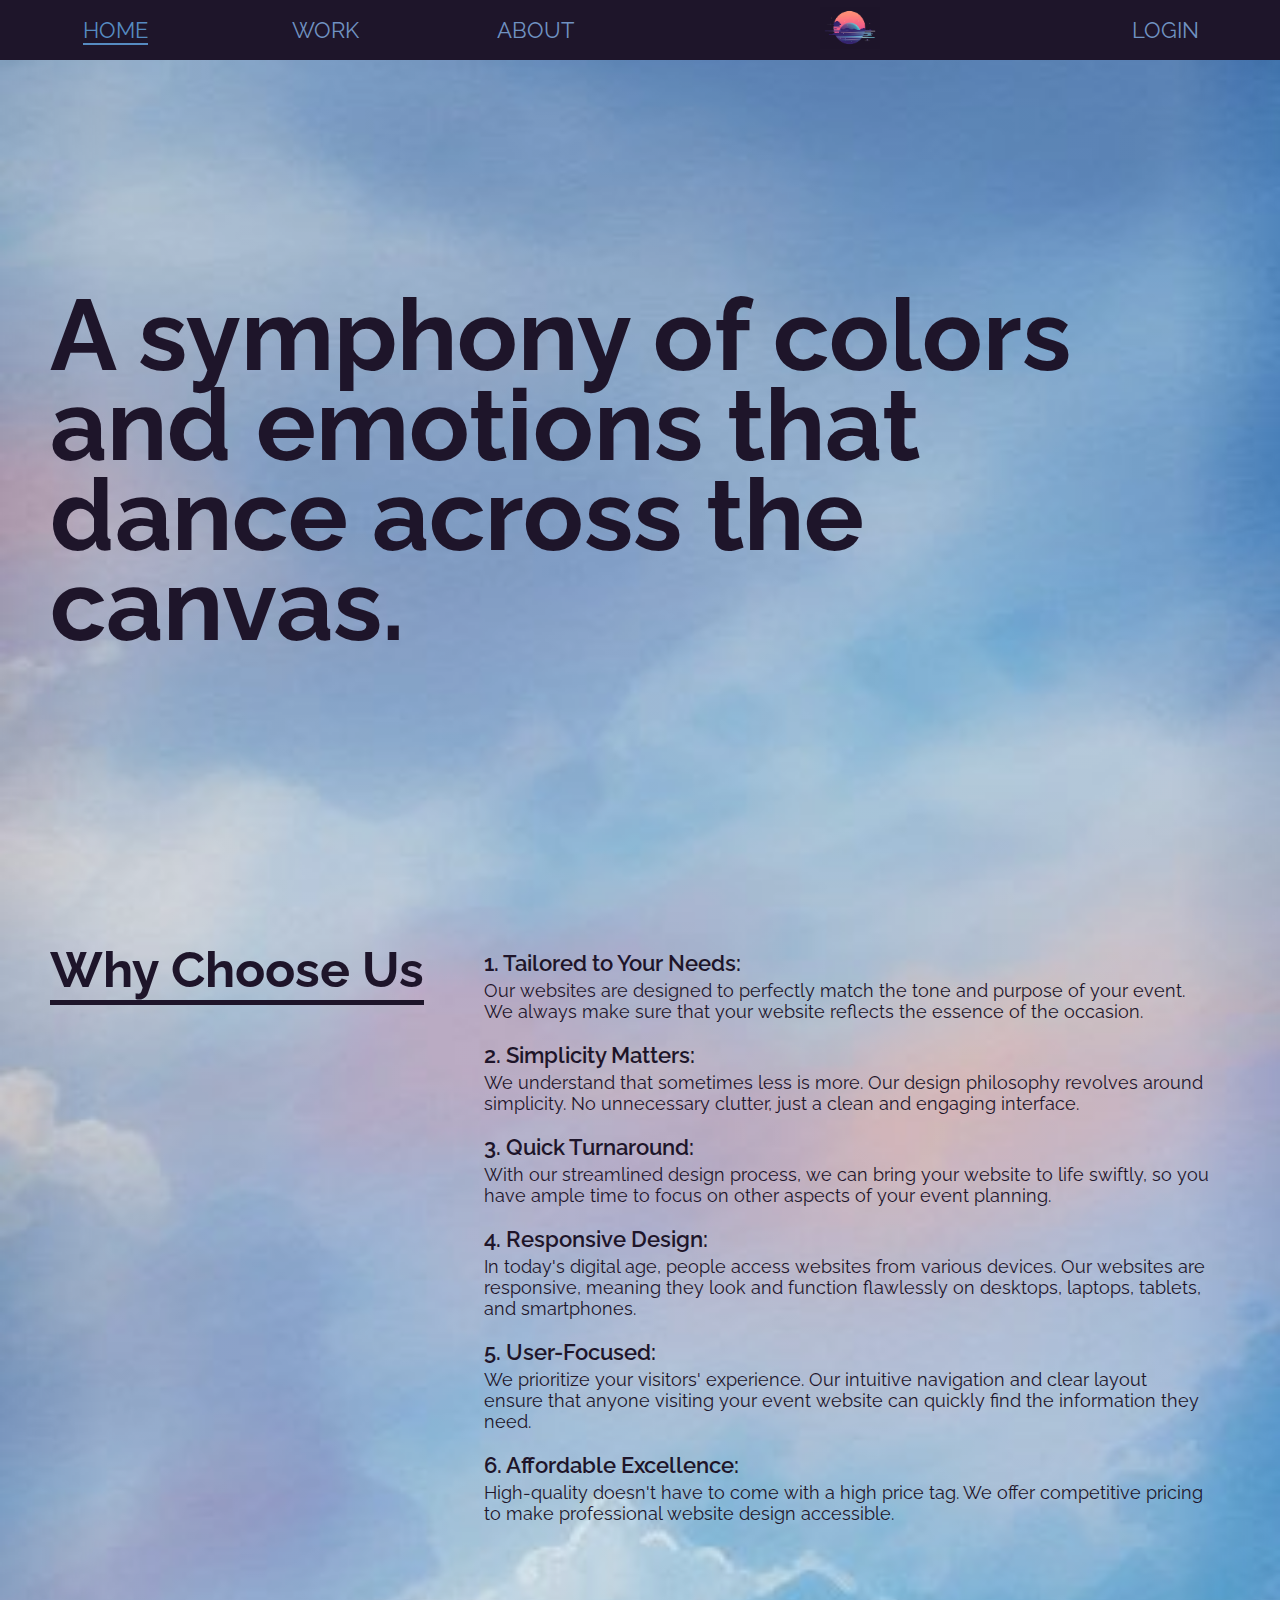
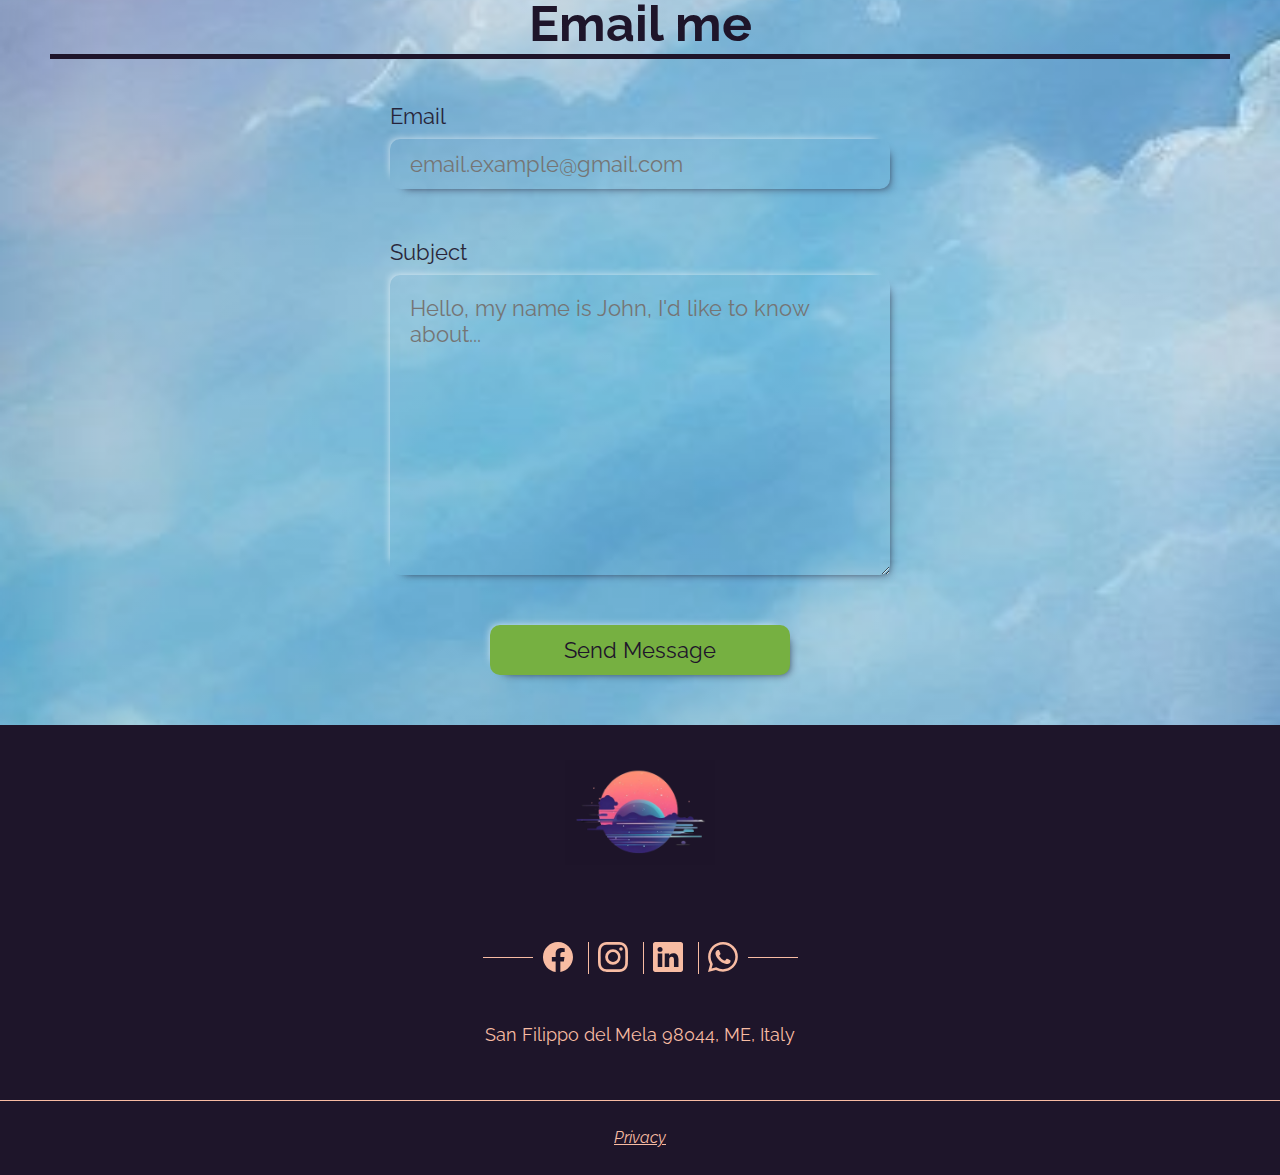
==== index.html @ 038f2266 "road to the side sites" ====
<!DOCTYPE html>
<html lang="en">
    <head>
        <meta charset="UTF-8" />
        <meta name="viewport" content="width=device-width, initial-scale=1.0" />
        <link rel="preconnect" href="https://fonts.googleapis.com" />
        <link rel="preconnect" href="https://fonts.gstatic.com" crossorigin />
        <link
            href="https://fonts.googleapis.com/css2?family=Nunito:ital,wght@0,200;0,300;0,400;0,500;0,600;0,700;0,800;0,900;0,1000;1,200;1,300;1,400;1,500;1,600;1,700;1,800;1,900;1,1000&family=Raleway:ital,wght@0,100;0,200;0,300;0,400;0,500;0,600;0,700;0,800;0,900;1,100;1,200;1,300;1,400;1,500;1,600;1,700;1,800;1,900&display=swap"
            rel="stylesheet"
        />
        <title>HOME</title>
        <link rel="stylesheet" href="/styles.css" />
    </head>
    <body>
        <div class="body-container">
            <div class="head-outer hidden">
                <header>
                    <a class="nav-link-home current" href="">home</a>
                    <a class="nav-link-work" href="/work.html">work</a>
                    <a class="nav-link-about" href="/about.html">about</a>
                    <a class="nav-link-logo" href="/index.html"></a>
                    <a class="nav-link-login" href="/login.html">login</a>
                    <a class="nav-link-sandwich" href="">
                        <span></span>
                        <span></span>
                        <span></span>
                    </a>
                </header>
            </div>
            <!-- the whole body container -->
            <div class="body-outer">
                <!-- the container where the background-image is applied -->
                <div class="body-outer-01">
                    <!-- <div class="img01"></div> -->
                    <!-- <div class="img02"></div> -->
                    <div class="body-01-01">
                        <div class="body-01-01-content">
                            <h1>
                                A symphony of colors and emotions that dance across the canvas.
                            </h1>
                        </div>
                    </div>
                    <div class="body-01-02">
                        <div class="body-01-02-content">
                            <ul class="body-01-02-grid">
                                <h1 class="card-title-01">Why Choose Us</h1>

                                <li>
                                    <div class="card-content">
                                        <h1>1. Tailored to Your Needs:</h1>
                                        <p>
                                            Our websites are designed to
                                            perfectly match the tone and purpose
                                            of your event. We always make sure
                                            that your website reflects the
                                            essence of the occasion.
                                        </p>
                                    </div>
                                    <div class="card-content">
                                        <h1>2. Simplicity Matters:</h1>
                                        <p>
                                            We understand that sometimes less is
                                            more. Our design philosophy revolves
                                            around simplicity. No unnecessary
                                            clutter, just a clean and engaging
                                            interface.
                                        </p>
                                    </div>
                                    <div class="card-content">
                                        <h1>3. Quick Turnaround:</h1>
                                        <p>
                                            With our streamlined design process,
                                            we can bring your website to life
                                            swiftly, so you have ample time to
                                            focus on other aspects of your event
                                            planning.
                                        </p>
                                    </div>
                                    <div class="card-content">
                                        <h1>4. Responsive Design:</h1>
                                        <p>
                                            In today's digital age, people
                                            access websites from various
                                            devices. Our websites are
                                            responsive, meaning they look and
                                            function flawlessly on desktops,
                                            laptops, tablets, and smartphones.
                                        </p>
                                    </div>
                                    <div class="card-content">
                                        <h1>5. User-Focused:</h1>
                                        <p>
                                            We prioritize your visitors'
                                            experience. Our intuitive navigation
                                            and clear layout ensure that anyone
                                            visiting your event website can
                                            quickly find the information they
                                            need.
                                        </p>
                                    </div>
                                    <div class="card-content">
                                        <h1>6. Affordable Excellence:</h1>
                                        <p>
                                            High-quality doesn't have to come
                                            with a high price tag. We offer
                                            competitive pricing to make
                                            professional website design
                                            accessible.
                                        </p>
                                    </div>
                                </li>
                                <!-- <h1 class="card-title-02">Our Process</h1>

                                <li>
                                    <div class="card-content">
                                        <h1>1. Consultation:</h1>
                                        <p>
                                            We start by discussing your event's
                                            goals, theme, and the information
                                            you want to convey through your
                                            website.
                                        </p>
                                    </div>
                                    <div class="card-content">
                                        <h1>2. Design:</h1>
                                        <p>
                                            Our expert designers create a mockup
                                            that captures the essence of your
                                            event while embodying simplicity and
                                            user-friendliness.
                                        </p>
                                    </div>
                                    <div class="card-content">
                                        <h1>3. Feedback:</h1>
                                        <p>
                                            We value your input. You review the
                                            mockup, and we make necessary
                                            revisions to ensure the design
                                            aligns with your vision.
                                        </p>
                                    </div>
                                    <div class="card-content">
                                        <h1>4. Development:</h1>
                                        <p>
                                            Once the design is approved, we
                                            bring it to life using the latest
                                            web technologies.
                                        </p>
                                    </div>
                                    <div class="card-content">
                                        <h1>5. Testing:</h1>
                                        <p>
                                            We rigorously test the website on
                                            various devices and browsers to
                                            ensure a seamless experience.
                                        </p>
                                    </div>
                                    <div class="card-content">
                                        <h1>6. Launch:</h1>
                                        <p>
                                            Your website is ready to go live! We
                                            assist with the launch process and
                                            provide any support you may need.
                                        </p>
                                    </div>
                                </li> -->
                            </ul>
                        </div>
                    </div>
                    <div class="body-01-03">
                        <div class="body-01-03-content">
                            <h1 class="card-title-email">Email me</h1>
                            
                            <form id="form_login_registration" action="submit" class="home_contact_form">
                                <label id="home_contact_name_label" for="home_contact_name">Name</label>
                                <input
                                    id="home_contact_name"
                                    type="text"
                                    placeholder="John Johnson"
                                />
                               
                                <label id="home_contact_email_label" for="home_contact_email">Email</label>
                                <input
                                    id="home_contact_email"
                                    type="email"
                                    placeholder="email.example@gmail.com"
                                />
                                <label for="home_contact_description"
                                    >Subject</label
                                >
                                <textarea
                                    name=""
                                    id="home_contact_description"
                                    cols="30"
                                    rows="10"
                                    placeholder="Hello, my name is John, I'd like to know about..."
                                ></textarea>
                                <input id="home_contact_send_message" type="submit" value="Send Message">
                            </form>
                        </div>
                    </div>
                </div>
            </div>
            <div class="foot-outer">
                <div class="img-footer"></div>
                <div class="foot-outer-150">
                    <div class="foot-logo"></div>
                    <div class="footer-field social">
                        <a href="">
                            <svg
                                xmlns="http://www.w3.org/2000/svg"
                                width="16"
                                height="16"
                                fill="currentColor"
                                class="bi bi-facebook"
                                viewBox="0 0 16 16"
                            >
                                <path
                                    d="M16 8.049c0-4.446-3.582-8.05-8-8.05C3.58 0-.002 3.603-.002 8.05c0 4.017 2.926 7.347 6.75 7.951v-5.625h-2.03V8.05H6.75V6.275c0-2.017 1.195-3.131 3.022-3.131.876 0 1.791.157 1.791.157v1.98h-1.009c-.993 0-1.303.621-1.303 1.258v1.51h2.218l-.354 2.326H9.25V16c3.824-.604 6.75-3.934 6.75-7.951z"
                                />
                            </svg>
                        </a>
                        <a href="">
                            <svg
                                xmlns="http://www.w3.org/2000/svg"
                                width="16"
                                height="16"
                                fill="currentColor"
                                class="bi bi-instagram"
                                viewBox="0 0 16 16"
                            >
                                <path
                                    d="M8 0C5.829 0 5.556.01 4.703.048 3.85.088 3.269.222 2.76.42a3.917 3.917 0 0 0-1.417.923A3.927 3.927 0 0 0 .42 2.76C.222 3.268.087 3.85.048 4.7.01 5.555 0 5.827 0 8.001c0 2.172.01 2.444.048 3.297.04.852.174 1.433.372 1.942.205.526.478.972.923 1.417.444.445.89.719 1.416.923.51.198 1.09.333 1.942.372C5.555 15.99 5.827 16 8 16s2.444-.01 3.298-.048c.851-.04 1.434-.174 1.943-.372a3.916 3.916 0 0 0 1.416-.923c.445-.445.718-.891.923-1.417.197-.509.332-1.09.372-1.942C15.99 10.445 16 10.173 16 8s-.01-2.445-.048-3.299c-.04-.851-.175-1.433-.372-1.941a3.926 3.926 0 0 0-.923-1.417A3.911 3.911 0 0 0 13.24.42c-.51-.198-1.092-.333-1.943-.372C10.443.01 10.172 0 7.998 0h.003zm-.717 1.442h.718c2.136 0 2.389.007 3.232.046.78.035 1.204.166 1.486.275.373.145.64.319.92.599.28.28.453.546.598.92.11.281.24.705.275 1.485.039.843.047 1.096.047 3.231s-.008 2.389-.047 3.232c-.035.78-.166 1.203-.275 1.485a2.47 2.47 0 0 1-.599.919c-.28.28-.546.453-.92.598-.28.11-.704.24-1.485.276-.843.038-1.096.047-3.232.047s-2.39-.009-3.233-.047c-.78-.036-1.203-.166-1.485-.276a2.478 2.478 0 0 1-.92-.598 2.48 2.48 0 0 1-.6-.92c-.109-.281-.24-.705-.275-1.485-.038-.843-.046-1.096-.046-3.233 0-2.136.008-2.388.046-3.231.036-.78.166-1.204.276-1.486.145-.373.319-.64.599-.92.28-.28.546-.453.92-.598.282-.11.705-.24 1.485-.276.738-.034 1.024-.044 2.515-.045v.002zm4.988 1.328a.96.96 0 1 0 0 1.92.96.96 0 0 0 0-1.92zm-4.27 1.122a4.109 4.109 0 1 0 0 8.217 4.109 4.109 0 0 0 0-8.217zm0 1.441a2.667 2.667 0 1 1 0 5.334 2.667 2.667 0 0 1 0-5.334z"
                                />
                            </svg>
                        </a>
                        <a href="">
                            <svg
                                xmlns="http://www.w3.org/2000/svg"
                                width="16"
                                height="16"
                                fill="currentColor"
                                class="bi bi-linkedin"
                                viewBox="0 0 16 16"
                            >
                                <path
                                    d="M0 1.146C0 .513.526 0 1.175 0h13.65C15.474 0 16 .513 16 1.146v13.708c0 .633-.526 1.146-1.175 1.146H1.175C.526 16 0 15.487 0 14.854V1.146zm4.943 12.248V6.169H2.542v7.225h2.401zm-1.2-8.212c.837 0 1.358-.554 1.358-1.248-.015-.709-.52-1.248-1.342-1.248-.822 0-1.359.54-1.359 1.248 0 .694.521 1.248 1.327 1.248h.016zm4.908 8.212V9.359c0-.216.016-.432.08-.586.173-.431.568-.878 1.232-.878.869 0 1.216.662 1.216 1.634v3.865h2.401V9.25c0-2.22-1.184-3.252-2.764-3.252-1.274 0-1.845.7-2.165 1.193v.025h-.016a5.54 5.54 0 0 1 .016-.025V6.169h-2.4c.03.678 0 7.225 0 7.225h2.4z"
                                />
                            </svg>
                        </a>
                        <a href="">
                            <svg
                                xmlns="http://www.w3.org/2000/svg"
                                width="16"
                                height="16"
                                fill="currentColor"
                                class="bi bi-whatsapp"
                                viewBox="0 0 16 16"
                            >
                                <path
                                    d="M13.601 2.326A7.854 7.854 0 0 0 7.994 0C3.627 0 .068 3.558.064 7.926c0 1.399.366 2.76 1.057 3.965L0 16l4.204-1.102a7.933 7.933 0 0 0 3.79.965h.004c4.368 0 7.926-3.558 7.93-7.93A7.898 7.898 0 0 0 13.6 2.326zM7.994 14.521a6.573 6.573 0 0 1-3.356-.92l-.24-.144-2.494.654.666-2.433-.156-.251a6.56 6.56 0 0 1-1.007-3.505c0-3.626 2.957-6.584 6.591-6.584a6.56 6.56 0 0 1 4.66 1.931 6.557 6.557 0 0 1 1.928 4.66c-.004 3.639-2.961 6.592-6.592 6.592zm3.615-4.934c-.197-.099-1.17-.578-1.353-.646-.182-.065-.315-.099-.445.099-.133.197-.513.646-.627.775-.114.133-.232.148-.43.05-.197-.1-.836-.308-1.592-.985-.59-.525-.985-1.175-1.103-1.372-.114-.198-.011-.304.088-.403.087-.088.197-.232.296-.346.1-.114.133-.198.198-.33.065-.134.034-.248-.015-.347-.05-.099-.445-1.076-.612-1.47-.16-.389-.323-.335-.445-.34-.114-.007-.247-.007-.38-.007a.729.729 0 0 0-.529.247c-.182.198-.691.677-.691 1.654 0 .977.71 1.916.81 2.049.098.133 1.394 2.132 3.383 2.992.47.205.84.326 1.129.418.475.152.904.129 1.246.08.38-.058 1.171-.48 1.338-.943.164-.464.164-.86.114-.943-.049-.084-.182-.133-.38-.232z"
                                />
                            </svg>
                        </a>
                    </div>
                    <div class="footer-field address">
                        <p>San Filippo del Mela 98044, ME, Italy</p>
                        <p></p>
                    </div>
                    <div class="footer-field legal">
                        <p>Privacy</p>
                    </div>
                </div>
            </div>
        </div>
        <script src="/JS/header_sandwich.js"></script>
        <script src="/JS/parallax-img.js"></script>
    </body>
</html>
---- styles.css ----
html {
    font-size: 10px;
    margin: 0;
    padding: 0;
    font-family: "Nunito", sans-serif;
    font-family: "Raleway", sans-serif;
}

* {
    padding: 0;
    margin: 0;
    box-sizing: border-box;
}

p,
h1,
h2,
h3,
h4,
h5,
h6,
li,
ul,
a {
    margin: 0;
    padding: 0;
    box-sizing: border-box;
    text-decoration: none;
    list-style: none;
}

a:active {
    background-color: transparent;
    outline: transparent;
}

a {
    -webkit-tap-highlight-color: transparent;
    /* user-select: none; */
}

.no-scroll {
    overflow: hidden;
}

:root {
    /* --color-01: #eeecda;
    --color-02: #f08a5d;
    --color-03: #b83b5e;
    --color-04: #6a2c70; */

    /* --color-01: #84a7a1;
    --color-02: #2e8a99;
    --color-03: #1f6e8c;
    --color-04: #0e2954; */

    --color-01: #F8BCA3;
    --color-02: #7092C1;
    --color-03: #568BC1;
    --color-04: #1E152A;
    /* --color-04: #536BA4; */

    --color-05-green: #76B041;

}

/* TODO: THEMES */

.body-outer-01.dark-theme {
    filter: hue-rotate(25deg) invert();
}

.head-outer.dark-theme {
    filter: invert();
}

.body-container {
    width: 100%;
    /* height: 1000rem; */
    background-color: var(--color-01);
    position: relative;
}

.head-outer {
    position: fixed;
    left: 0;
    right: 0;
    padding: 0 1rem;
    height: 6rem;
    background-color: var(--color-04);
    /* background-image: url(/IMG/PNG/optimized/nav-01.jpg); */
    background-position: center bottom;
    background-repeat: no-repeat;
    background-size: 140%;
    transition: height 0.2s ease-in-out;
    z-index: 3;
}

.head-outer header {
    width: 100%;
    max-width: 150rem;
    margin: 0 auto;
    height: 100%;
    display: grid;
    grid-template-columns: 1fr 1fr 1fr 2fr 1fr;
    justify-items: center;
    align-items: start;
    box-sizing: border-box;
    z-index: 4;
    filter: initial;
    position: relative;
}

.head-outer a:not(.nav-link-logo):not(.nav-link-sandwich):not(.current) {
    color: var(--color-02);
    font-size: 2.2rem;
    font-weight: 400;
    text-transform: uppercase;
    position: relative;
    z-index: 2;
}

.head-outer .current {
    color: var(--color-03);
    font-size: 2.2rem;
    font-weight: 400;
    text-transform: uppercase;
    position: relative;
}

.head-outer .current::after {
    content: "";
    position: absolute;
    bottom: 1.5rem;
    background-color: var(--color-03);
    height: 0.2rem;
    left: 0;
    right: 0;
}

.head-outer
    a:hover:not(:nth-child(4)):not(:nth-child(6)):not(.current)::before {
    content: "";
    position: absolute;
    bottom: 1.5rem;
    background-color: var(--color-03);
    height: 0.2rem;
    left: 0;
    right: 0;
}

.head-outer .nav-link-sandwich {
    display: none;
    padding: 0;
}

.head-outer .nav-link-logo,
.foot-logo {
    height: 6rem;
    width: 6rem;
    background-position: center center;
    background-size: 150%;
    background-repeat: no-repeat;
    background-image: url(/IMG/PNG/optimized/oleg_logo-removebg.png);
    transition: all 0.2s ease-in-out;
}

.head-outer a {
    line-height: 6rem;
}

/* BODY ******************************************************************************************************************** */

.body-outer {
    width: 100%;
    height: 100%;
}

.body-outer-01,
.body-work-outer-01,
.body-about-outer-01,
.body-login-outer-01 {
    position: relative;
    width: 100%;
    height: 100%;
    background-position: center top;
    background-size: 100%;
    background-repeat: no-repeat;
    background-image: linear-gradient(
            to right,
            rgba(255, 255, 255, 0) 0%,
            rgba(255, 255, 255, 0.2) 8%,
            rgba(255, 255, 255, 0.2) 92%,
            rgba(255, 255, 255, 0) 100%
        ),
        url(/IMG/PNG/optimized/b-background-01.jpg);
    box-sizing: border-box;
    overflow: hidden;
}

.body-01-01,
.body-01-02,
.body-01-03 {
    width: 100%;
    max-width: 150rem;
    height: 100vh;
    padding-top: 2rem;
    margin: 0 auto;
    overflow: visible;
    padding: 4rem 5rem 0rem 5rem;
    position: relative;
    z-index: 2;
    overflow: hidden;
}

.body-01-02,
.body-01-03 {
    height: initial;
    position: relative;
}

.img08 {
    position: absolute;
    bottom: 0;
    left: 0;

    height: 100vh;
    width: 100%;

    background-image: url(/IMG/PNG/optimized/about/guy_looking_no_background.png);
    background-attachment: fixed;
    background-size: contain;
    background-position: 27% 30vh;
    background-repeat: no-repeat;
    z-index: -1;
    filter: opacity(50%) contrast(30%);
}

.img01,
.img06 {
    position: absolute;
    bottom: 63%;
    left: 0;
    height: 120rem;
    width: 50%;
    background-image: url(/IMG/PNG/optimized/home/img01-large.png);
    background-repeat: no-repeat;
    background-size: 100%;
    background-position: center;
    pointer-events: none;
    overflow: hidden;
    z-index: 1;
}

.body-outer-01 .img01 {
    bottom: 43%;
}

.body-outer-01 .img02 {
    bottom: 63%;
}

.body-about-outer-01 .img01 {
    bottom: 23%;
}

.body-about-outer-01 .img02 {
    bottom: 43%;
}

.body-login-outer-01 .img06 {
    bottom: -23%;
}

.body-login-outer-01 .img07 {
    bottom: 3%;
}

.body-login-outer-01 .body-01-01 {
    padding-top: 15rem;
    height: initial;
}

.img02,
.img07 {
    position: absolute;
    bottom: 70%;
    right: 0;
    height: 120rem;
    width: 50%;
    background-image: url(/IMG/PNG/optimized/home/img02-large.png);
    background-repeat: no-repeat;
    background-size: 100%;
    background-position: center;
    pointer-events: none;
    overflow: hidden;
    z-index: 1;
}

.img01,
.img06 {
    filter: opacity(35%) blur(0.5rem) hue-rotate(210deg);
}

.img02,
.img07 {
    filter: opacity(25%) blur(0.5rem) hue-rotate(210deg);
}

.body-01-01-content {
    color: var(--color-04);
    line-height: 9rem;
    font-size: 5rem;
    height: 100%;
    width: 100%;
    display: flex;
    justify-content: center;
    align-items: center;
    user-select: none;
    /* text-shadow: 0rem 0rem 2rem var(--color-04); */
    z-index: 3;
    position: relative;
}

.body-01-01-content h1 {
    z-index: 5;
}

.body-01-02-content,
.body-01-03-content {
    height: 100%;
    width: 100%;
    display: flex;
    flex-direction: column;
    color: var(--color-04);
    text-align: center;
}

.card-title-01,
.card-title-02,
.card-title-email {
    font-size: 5rem;
    position: relative;
    text-align: center;
    color: var(--color-04);
}

.card-title-01::before,
.card-title-02::before,
.card-title-email::before {
    position: absolute;
    content: "";
    top: 6rem;
    height: 0.5rem;
    background-color: var(--color-04);
    left: 0;
    right: 0;
}

.body-01-02-grid {
    height: 100%;
    width: 100%;
    display: grid;
    grid-template-columns: max-content 1fr;
    grid-template-rows: min-content;
    row-gap: 4rem;
    column-gap: 4rem;
}

.body-01-02-grid li {
    width: 100%;
    border-radius: 2rem;
    /* box-shadow:  1rem 1rem 2rem -.5rem var(--color-04),  -1rem -1rem 2rem -.5rem white; */
    display: flex;
    flex-direction: column;
    justify-content: start;
    padding: 1rem 2rem;
    position: relative;
}

.card-content {
    padding-bottom: 2rem;
}

.work-card-img {
    /* display: none; */
    position: absolute;
    left: 0;
    right: 0;
    height: 30rem;
    margin: 2.5rem 0;

    border-radius: 0.5rem;
    /* background-color: #0e2954b0; */
    box-shadow: 1rem 1rem 1rem -0.8rem var(--color-04),
        -1rem -1rem 1rem -0.8rem white;
}

.card-content:nth-child(1) .work-card-img {
    /* background-image: url(/IMG/PNG/optimized/frame.png); */
    /* background-size: 100%; */
    /* background-repeat: no-repeat; */
}

.card-content:nth-child(2) .work-card-img {
    /* background-image: url(/IMG/PNG/optimized/b-background-01.jpg); */
    /* background-size: 100%; */
}

.card-content:nth-child(3) .work-card-img {
    /* background-image: url(/IMG/PNG/optimized/Il\ mio\ progetto.png); */
    /* background-size: 100%; */
}

.work-card-link {
    height: 5rem;
    width: 100%;
    border-radius: 1rem;
    box-shadow: 1rem 1rem 1rem -0.8rem var(--color-04),
        -1rem -1rem 1rem -0.8rem white;
    /* display: block; */
    background-color: rgba(0, 128, 0, 0.7);
    color: var(--color-04);
    font-size: 2.2rem;
    display: flex;
    align-items: center;
    justify-content: center;
    margin-bottom: 5rem;
    margin-top: 35rem;
    position: relative;
    padding: 0 2.5rem;
}

.card-content h1 {
    font-size: 2.2rem;
    padding: 0;
    text-align: start;
    padding-bottom: 0.4rem;
    color: var(--color-04);
    font-weight: 600;
}

.card-content p {
    text-align: start;
    font-size: 1.8rem;
}

/* fucking form motherfucker */

#form_login_registration {
    /* height: 50rem; */
    width: 100%;
    max-width: 50rem;
    margin: 0 auto;
    /* background-color: var(--color-03); */
    display: flex;
    flex-direction: column;
    padding-bottom: 5rem;
}

#form_login_registration label {
    padding-top: 5rem;
    text-align: start;
    font-size: 2.2rem;
    padding-bottom: 1rem;
    opacity: 0.9;
}

input,
textarea {
    width: 100%;
    max-width: 150rem;
    height: 5rem;
    border: none;
    border-radius: 1rem;
    outline: none;
    padding: 0rem 2rem;
    font-size: 2.2rem;
    color: var(--color-04);
    background-color: transparent;
    box-shadow: 0.6rem 0.6rem 1rem -0.8rem var(--color-04),
        -0.6rem -0.6rem 1rem -0.8rem white;
    font-weight: 400;
    font-family: "Raleway", sans-serif;
    transition: height 0.4s ease-in-out;
}

textarea {
    height: 30rem;
    padding-top: 2rem;
}

/* setting the general styles for the buttons in home to send email and in login to log in */
#home_contact_form_submit,
#home_contact_send_message {
    background-color: var(--color-05-green);
    margin-top: 5rem;
    width: 100%;
    margin: 5rem auto 0 auto;
    color: var(--color-04);
    max-width: 30rem;
}

#home_contact_form_toggle {
    background-color: var(--color-03);
    margin: 5rem auto 0 auto;
    color: var(--color-04);
    text-decoration: underline;
    width: 100%;
    max-width: 30rem;
}

/* default labels+inputs for the login */
#home_contact_name_label,
#home_contact_name,
#home_contact_last_name_label,
#home_contact_last_name,
#home_contact_date_label,
#home_contact_date,
#home_contact_password2_label,
#home_contact_password2 {
    display: none;
}

/* footer ******************************************************************************************************************** */

.foot-outer {
    height: 50vh;
    width: 100%;
    overflow: hidden;
    position: relative;
}

.img-footer {
    position: absolute;
    bottom: 0;
    left: 0;
    height: 100%;
    width: 100%;
    background-color: var(--color-04);
}

.foot-outer-150 {
    width: 100%;
    max-width: 150rem;
    height: 100%;
    display: flex;
    flex-direction: column;
    align-items: center;

    margin: 0 auto;
}

.foot-outer-150 .social {
    width: 100%;
    height: 25%;
    display: flex;
    justify-content: center;
    align-items: center;
    gap: 2.5rem;
}

.foot-outer-150 .address,
.foot-outer-150 .legal {
    width: 100%;
    color: var(--color-01);
    font-size: 1.8rem;
    display: flex;
    justify-content: center;
    align-items: center;
    position: relative;
    text-align: center;
}

.foot-outer-150 .address {
    height: 25%;
    align-items: start;
    padding-top: 2rem;
}

.foot-outer-150 .foot-logo {
    height: 50%;
    width: 15rem;
    z-index: 2;
}

.foot-outer-150 .address::before {
    position: absolute;
    content: "";
    width: 100%;
    height: 0.1rem;
    background-color: var(--color-01);
    bottom: 0;
}

.foot-outer-150 .legal {
    width: 100%;
    height: 20%;
    font-size: 1.6rem;
    text-decoration: underline;
    font-style: italic;
}

.social a {
    position: relative;
}

.social svg {
    fill: var(--color-01);
    height: 3rem;
    width: 3rem;
    z-index: 10;
}

.social a:nth-child(1)::before {
    position: absolute;
    content: "";
    left: -6rem;
    bottom: 50%;
    height: 0.1rem;
    width: 5rem;
    background-color: var(--color-01);
}

.social a:nth-child(2)::before {
    position: absolute;
    content: "";
    left: -1rem;
    bottom: 0;
    height: 100%;
    width: 0.1rem;
    background-color: var(--color-01);
}

.social a:nth-child(3)::before {
    position: absolute;
    content: "";
    left: -1rem;
    bottom: 0;
    height: 100%;
    width: 0.1rem;
    background-color: var(--color-01);
}

.social a:nth-child(4)::before {
    position: absolute;
    content: "";
    left: -1rem;
    bottom: 0;
    height: 100%;
    width: 0.1rem;
    background-color: var(--color-01);
}

.social a:nth-child(4)::after {
    position: absolute;
    content: "";
    right: -6rem;
    bottom: 50%;
    height: 0.1rem;
    width: 5rem;
    background-color: var(--color-01);
}

.foot-outer-150 svg:hover,
.address:hover {
    color: white;
    fill: white;
}

@media screen and (max-width: 1050px) {
}

@media screen and (max-width: 1000px) {
    .head-outer header {
        grid-template-columns: 6rem 5fr 6rem;
    }

    .head-outer a:not(.nav-link-logo):not(.nav-link-sandwich) {
        display: none;
    }

    .head-outer.pressed {
        height: 100vh;
        background-size: cover;
        filter: opacity(100%);
        transition: height 0.2s ease-in-out;
    }

    .head-outer.pressed header {
        grid-template-rows: 6rem 10rem 6rem 6rem 6rem 6rem;
    }

    /* Animation for fading in */
    @keyframes fadeIn {
        from {
            opacity: 0;
        }
        to {
            opacity: 1;
        }
    }

    /* Apply the fadeIn animation to pressed links */
    .head-outer.pressed a.nav-link-home,
    .head-outer.pressed a.nav-link-work,
    .head-outer.pressed a.nav-link-about,
    .head-outer.pressed a.nav-link-login {
        display: initial; /* Initially set to display: none */
        font-size: 2.5rem;
        padding: 0.5rem 0;
        opacity: 0; /* Initially set to opacity: 0 */
        animation-name: fadeIn;
        animation-duration: 0.2s;
        animation-delay: 0.2s; /* Add a 1s delay before the animation starts */
        animation-fill-mode: forwards;
    }

    .head-outer.pressed .nav-link-home {
        grid-column: span 3;
        grid-row: 3;
    }

    .head-outer.pressed .nav-link-work {
        grid-column: span 3;
        grid-row: 4;
    }

    .head-outer.pressed .nav-link-about {
        grid-column: span 3;
        grid-row: 5;
    }

    .head-outer.pressed .nav-link-logo {
        grid-column: span 3;
        grid-row: 2;
        width: 10rem;
        height: 10rem;
        transition: all 0.4s ease-in-out;
    }

    .head-outer.pressed .nav-link-login {
        grid-column: span 3;
        grid-row: 6;
    }

    .head-outer .nav-link-sandwich {
        display: flex;
        flex-direction: column;
        justify-content: center;
        grid-column: 3;
        height: 6rem;
        width: 6rem;
        /* position: relative; */
    }

    .head-outer .nav-link-sandwich span {
        font-weight: 400;
        width: 3rem;
        height: 0.2rem;
        background-color: var(--color-02);
        margin: 0.3rem auto;
        /* border-radius: 50%; */
        transition: all 0.4s ease-out;
    }

    /* sandwich menu animation using spans */

    .head-outer.pressed .nav-link-sandwich span:nth-child(1) {
        transform: translateY(0.8rem) rotate(45deg);
    }

    .head-outer.pressed .nav-link-sandwich span:nth-child(2) {
        opacity: 0;
    }

    .head-outer.pressed .nav-link-sandwich span:nth-child(3) {
        transform: translateY(-0.8rem) rotate(-45deg);
    }

    .img-footer {
        background-size: 275%;
        background-position: 90% top;
    }
}

@media screen and (max-width: 850px) {
    .body-01-02-grid {
        grid-template-columns: 1fr;
        grid-template-rows: repeat(2, min-content);
    }
}

@media screen and (max-width: 725px) {
    .body-01-01-content {
        line-height: 8rem;
        font-size: 4rem;
    }

    .body-01-01,
    .body-01-02,
    .body-01-03 {
        padding: 6rem 2rem 5rem 2rem;
    }
    .body-01-02,
    .body-01-03 {
        padding: 6rem 2rem 0 2rem;
    }

    .img01,
    .img02,
    .img06,
    .img07 {
        width: 100%;
        height: 60rem;
    }

    .img01,
    .img06 {
        bottom: 70%;
    }

    .img02,
    .img07 {
        bottom: 80%;
    }

    .card-title::before {
        left: 50%;
        transform: translateX(-50%);
        top: 12rem;
    }

    .img-footer {
        background-size: 400%;
        background-position: 90% top;
    }

    .work-card-img {
        left: -2rem;
        right: -2rem;
        height: 30rem;
        margin: 2.5rem auto;
    }
}

@media screen and (max-width: 600px) {
}

@media screen and (max-width: 624px) {
    .body-outer-01,
    .body-work-outer-01,
    .body-about-outer-01 {
        background-size: 200%;
    }

    .head-outer {
        background-size: cover;
    }
}

@media screen and (max-width: 475px) {
    .body-01-01-content {
        line-height: 6rem;
        font-size: 3rem;
    }

    .body-01-01,
    .body-01-02,
    .body-01-03 {
        padding: 4rem 2rem 4rem 2rem;
    }

    .body-01-02,
    .body-01-03 {
        padding: 4rem 2rem 0rem 2rem;
    }

    .card-title::before {
        left: 50%;
        transform: translateX(-50%);
        top: 10rem;
    }
}

@media screen and (max-width: 450px) {
    .img-footer {
        background-size: 1000%;
        background-position: 90% top;
    }
}

@media screen and (max-width: 400px) {
    .img01,
    .img02,
    .img06,
    .img07 {
        width: 125%;
        height: 45rem;
    }

    .img01,
    .img06 {
        bottom: 70%;
    }

    .img02,
    .img07 {
        bottom: 80%;
    }

    /* .card-title-01,
    .card-title-02,
    .card-title-email {
        height: 120rem;
        font-size: 4rem;
    } */

    .body-01-02-grid li {
        padding: 1rem 1rem;
    }

    .card-title-01::before,
    .card-title-02::before,
    .card-title-email::before {
        top: 5rem;
    }

    .body-01-01-content {
        line-height: 6rem;
        font-size: 2.8rem;
    }
}

@media screen and (max-width: 350px) {
    .card-title-01::before,
    .card-title-02::before {
        top: 4rem;
    }

    .card-title-01,
    .card-title-02,
    .card-title-email {
        /* height: 120rem; */
        font-size: 3rem;
    }
}
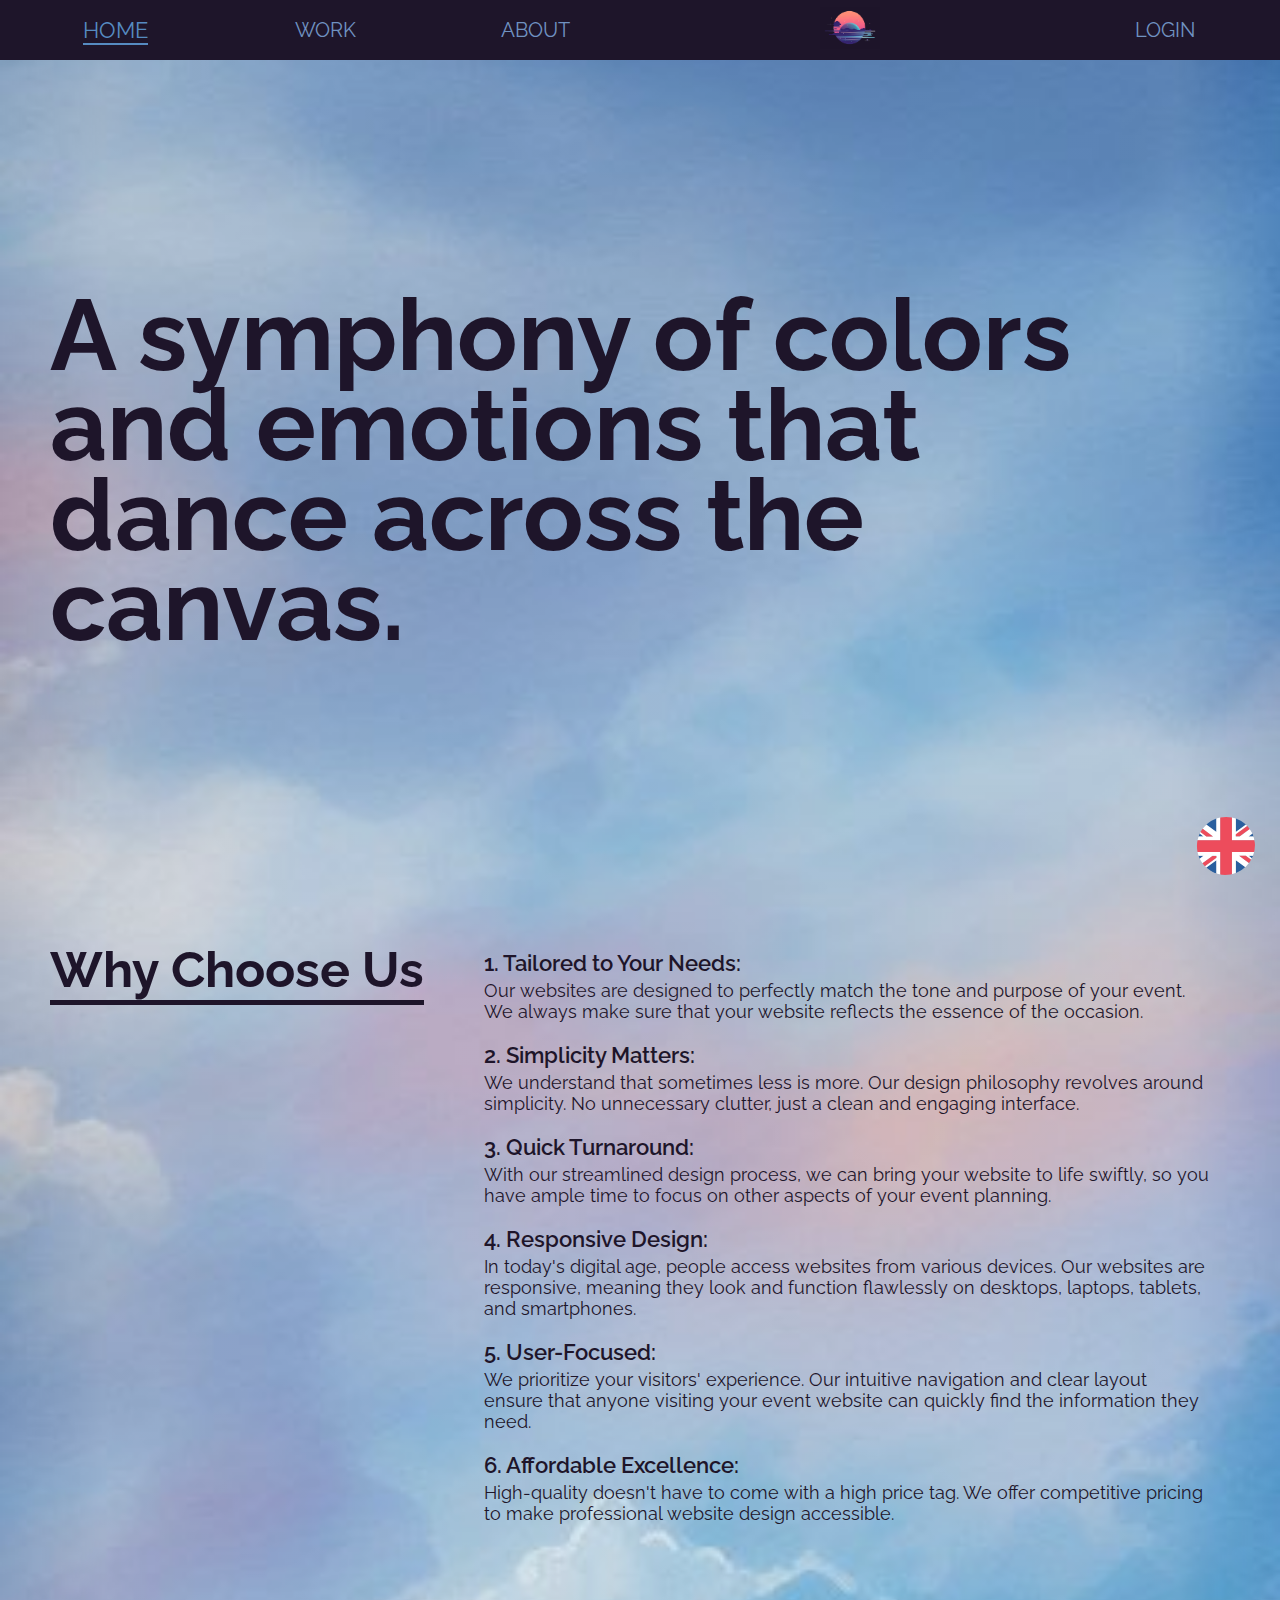
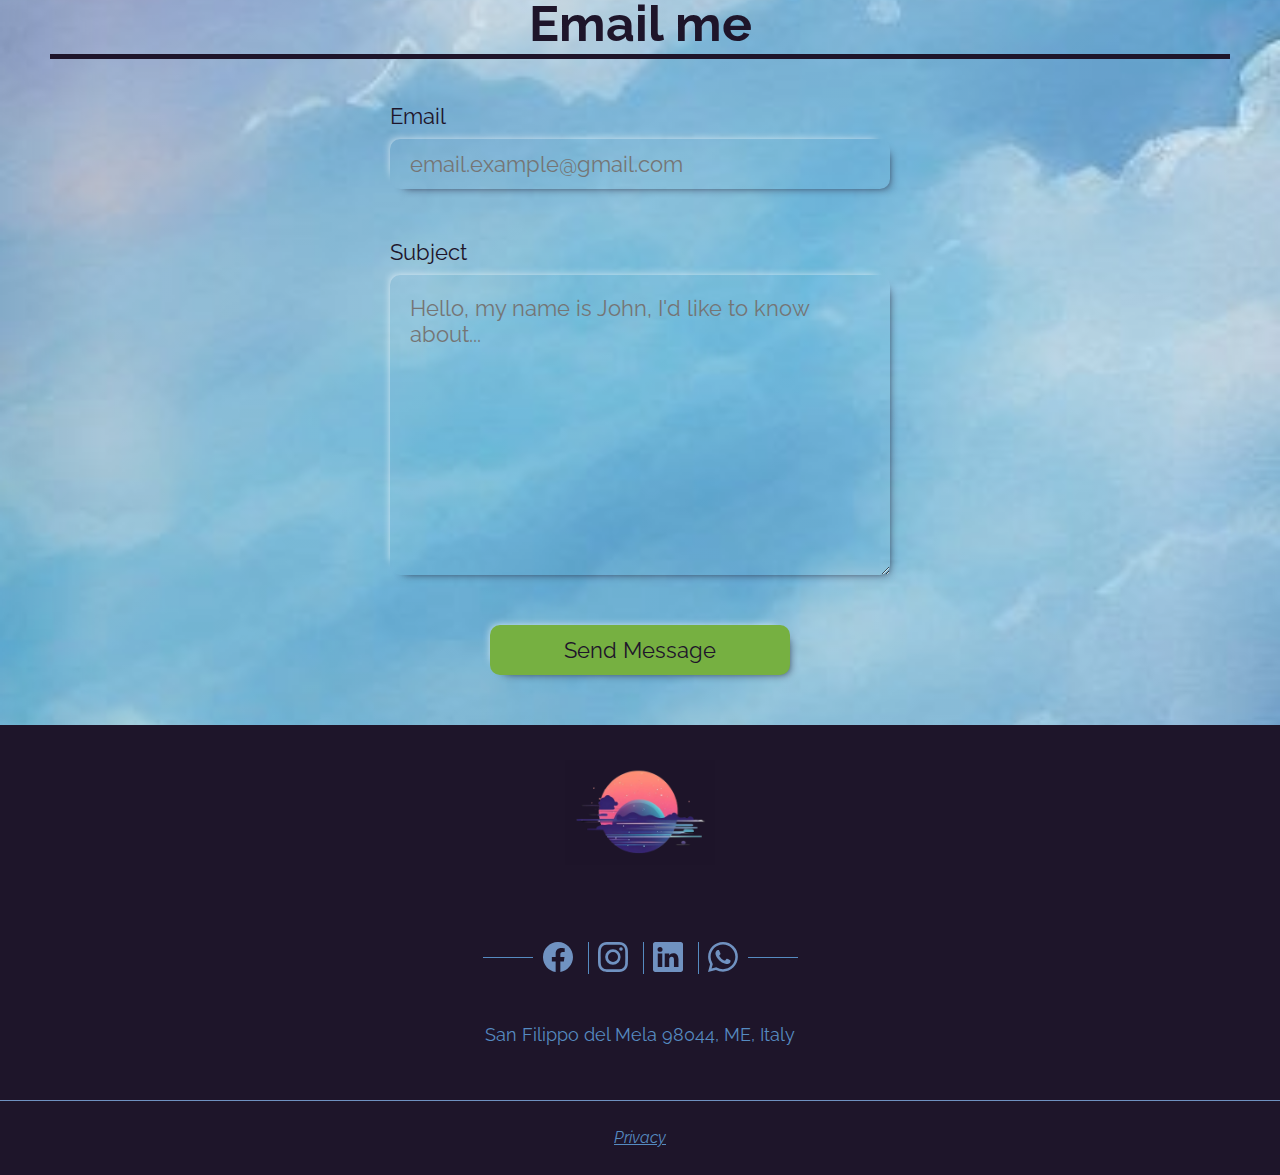
==== commit aaed8b24: "forgot, doing language selection" ====
--- a/index.html
+++ b/index.html
@@ -20,7 +20,7 @@
                     <a class="nav-link-work" href="/work.html">work</a>
                     <a class="nav-link-about" href="/about.html">about</a>
                     <a class="nav-link-logo" href="/index.html"></a>
-                    <a class="nav-link-login" href="/login.html">login</a>
+                    <a class="nav-link-login" href="/login.html">login </a>
                     <a class="nav-link-sandwich" href="">
                         <span></span>
                         <span></span>
@@ -37,7 +37,8 @@
                     <div class="body-01-01">
                         <div class="body-01-01-content">
                             <h1>
-                                A symphony of colors and emotions that dance across the canvas.
+                                A symphony of colors and emotions that dance
+                                across the canvas.
                             </h1>
                         </div>
                     </div>
@@ -171,16 +172,28 @@
                     <div class="body-01-03">
                         <div class="body-01-03-content">
                             <h1 class="card-title-email">Email me</h1>
-                            
-                            <form id="form_login_registration" action="submit" class="home_contact_form">
-                                <label id="home_contact_name_label" for="home_contact_name">Name</label>
+
+                            <form
+                                id="form_login_registration"
+                                action="submit"
+                                class="home_contact_form"
+                            >
+                                <label
+                                    id="home_contact_name_label"
+                                    for="home_contact_name"
+                                    >Name</label
+                                >
                                 <input
                                     id="home_contact_name"
                                     type="text"
                                     placeholder="John Johnson"
                                 />
-                               
-                                <label id="home_contact_email_label" for="home_contact_email">Email</label>
+
+                                <label
+                                    id="home_contact_email_label"
+                                    for="home_contact_email"
+                                    >Email</label
+                                >
                                 <input
                                     id="home_contact_email"
                                     type="email"
@@ -196,7 +209,11 @@
                                     rows="10"
                                     placeholder="Hello, my name is John, I'd like to know about..."
                                 ></textarea>
-                                <input id="home_contact_send_message" type="submit" value="Send Message">
+                                <input
+                                    id="home_contact_send_message"
+                                    type="submit"
+                                    value="Send Message"
+                                />
                             </form>
                         </div>
                     </div>
@@ -273,8 +290,15 @@
                     </div>
                 </div>
             </div>
+            <form id="language-form" >
+                <input class="language-en language-selected"  name="country" value="en"/>
+                <input class="language-fr"  name="country" value="fr"/>
+                <input class="language-it"  name="country" value="it"/>
+                <input type="hidden" name="section" value="home" />
+            </form>
+
         </div>
         <script src="/JS/header_sandwich.js"></script>
-        <script src="/JS/parallax-img.js"></script>
+        <script src="/JS/language_logic.js"></script>
     </body>
 </html>
--- a/styles.css
+++ b/styles.css
@@ -54,14 +54,15 @@
     --color-03: #1f6e8c;
     --color-04: #0e2954; */
 
-    --color-01: #F8BCA3;
-    --color-02: #7092C1;
-    --color-03: #568BC1;
-    --color-04: #1E152A;
+    --color-01: #f8bca3;
+    --color-02: #7092c1;
+    --color-03: #568bc1;
+    --color-04: #1e152a;
     /* --color-04: #536BA4; */
 
-    --color-05-green: #76B041;
-
+    --color-05-green: #76b041;
+
+    --language-svg-height: 6rem;
 }
 
 /* TODO: THEMES */
@@ -113,7 +114,7 @@
 
 .head-outer a:not(.nav-link-logo):not(.nav-link-sandwich):not(.current) {
     color: var(--color-02);
-    font-size: 2.2rem;
+    font-size: 2rem;
     font-weight: 400;
     text-transform: uppercase;
     position: relative;
@@ -169,6 +170,74 @@
     line-height: 6rem;
 }
 
+#language-form{
+    position: fixed;
+    right: 2.5rem;
+    bottom: 2.5rem;
+    display: flex;
+    flex-direction: column;
+    justify-content: center;
+    align-items: center;
+    z-index: 10;
+    border-radius: 3rem;
+
+}
+
+.language-it, .language-fr, .language-en{
+    width: initial;
+    box-shadow: initial;
+    height: initial;
+    cursor: pointer;
+    
+}
+
+.language-it, .language-en, .language-fr{
+    height: 6rem;
+    width: 6rem;
+    border-radius: 6rem;
+    padding: 0;
+    box-sizing: border-box;
+    margin-top: 2.5rem;
+    user-select: none;
+}
+
+.language-it{
+    display: none;
+    color: transparent;
+    background-image: url(/IMG/SVG/flags/italy-flag.svg);
+    z-index: 10;
+    border: none;
+    outline: none;
+    background-color: transparent;
+
+}
+
+.language-en{
+    display: none;
+    color: transparent;
+    background-image: url(/IMG/SVG/flags/uk-flag.svg);
+    background-size: 103%;
+    z-index: 2;
+}
+
+.language-fr{
+    display: none;
+    color: transparent;
+    background-image: url(/IMG/SVG/flags/france-flag.svg);
+    background-size: cover;
+    z-index: 1;
+}
+
+.language-selected{
+    display: block !important;
+    margin: 0;
+}
+
+.visible{
+    margin-top: 2.5rem;
+    display: block;
+}
+
 /* BODY ******************************************************************************************************************** */
 
 .body-outer {
@@ -183,6 +252,7 @@
     position: relative;
     width: 100%;
     height: 100%;
+   
     background-position: center top;
     background-size: 100%;
     background-repeat: no-repeat;
@@ -195,7 +265,7 @@
         ),
         url(/IMG/PNG/optimized/b-background-01.jpg);
     box-sizing: border-box;
-    overflow: hidden;
+    
 }
 
 .body-01-01,
@@ -210,7 +280,7 @@
     padding: 4rem 5rem 0rem 5rem;
     position: relative;
     z-index: 2;
-    overflow: hidden;
+    /* overflow: hidden; */
 }
 
 .body-01-02,
@@ -219,7 +289,12 @@
     position: relative;
 }
 
-.img08 {
+.body-login-outer-01 .body-01-01 {
+    padding-top: 15rem;
+    height: initial;
+}
+
+/* .img08 {
     position: absolute;
     bottom: 0;
     left: 0;
@@ -248,7 +323,6 @@
     background-size: 100%;
     background-position: center;
     pointer-events: none;
-    overflow: hidden;
     z-index: 1;
 }
 
@@ -276,10 +350,7 @@
     bottom: 3%;
 }
 
-.body-login-outer-01 .body-01-01 {
-    padding-top: 15rem;
-    height: initial;
-}
+
 
 .img02,
 .img07 {
@@ -293,7 +364,6 @@
     background-size: 100%;
     background-position: center;
     pointer-events: none;
-    overflow: hidden;
     z-index: 1;
 }
 
@@ -305,7 +375,7 @@
 .img02,
 .img07 {
     filter: opacity(25%) blur(0.5rem) hue-rotate(210deg);
-}
+} */
 
 .body-01-01-content {
     color: var(--color-04);
@@ -317,7 +387,6 @@
     justify-content: center;
     align-items: center;
     user-select: none;
-    /* text-shadow: 0rem 0rem 2rem var(--color-04); */
     z-index: 3;
     position: relative;
 }
@@ -458,12 +527,15 @@
     padding-bottom: 5rem;
 }
 
+
 #form_login_registration label {
     padding-top: 5rem;
     text-align: start;
     font-size: 2.2rem;
     padding-bottom: 1rem;
     opacity: 0.9;
+    animation: fadeIn 1s;
+    opacity: 1;
 }
 
 input,
@@ -482,7 +554,8 @@
         -0.6rem -0.6rem 1rem -0.8rem white;
     font-weight: 400;
     font-family: "Raleway", sans-serif;
-    transition: height 0.4s ease-in-out;
+    animation: fadeIn 1s;
+    opacity: 1;
 }
 
 textarea {
@@ -527,7 +600,7 @@
 .foot-outer {
     height: 50vh;
     width: 100%;
-    overflow: hidden;
+    /* overflow: hidden; */
     position: relative;
 }
 
@@ -563,7 +636,7 @@
 .foot-outer-150 .address,
 .foot-outer-150 .legal {
     width: 100%;
-    color: var(--color-01);
+    color: var(--color-03);
     font-size: 1.8rem;
     display: flex;
     justify-content: center;
@@ -589,7 +662,7 @@
     content: "";
     width: 100%;
     height: 0.1rem;
-    background-color: var(--color-01);
+    background-color: var(--color-02);
     bottom: 0;
 }
 
@@ -606,7 +679,7 @@
 }
 
 .social svg {
-    fill: var(--color-01);
+    fill: var(--color-02);
     height: 3rem;
     width: 3rem;
     z-index: 10;
@@ -619,7 +692,7 @@
     bottom: 50%;
     height: 0.1rem;
     width: 5rem;
-    background-color: var(--color-01);
+    background-color: var(--color-03);
 }
 
 .social a:nth-child(2)::before {
@@ -629,7 +702,7 @@
     bottom: 0;
     height: 100%;
     width: 0.1rem;
-    background-color: var(--color-01);
+    background-color: var(--color-03);
 }
 
 .social a:nth-child(3)::before {
@@ -639,7 +712,7 @@
     bottom: 0;
     height: 100%;
     width: 0.1rem;
-    background-color: var(--color-01);
+    background-color: var(--color-03);
 }
 
 .social a:nth-child(4)::before {
@@ -649,7 +722,7 @@
     bottom: 0;
     height: 100%;
     width: 0.1rem;
-    background-color: var(--color-01);
+    background-color: var(--color-03);
 }
 
 .social a:nth-child(4)::after {
@@ -659,7 +732,7 @@
     bottom: 50%;
     height: 0.1rem;
     width: 5rem;
-    background-color: var(--color-01);
+    background-color: var(--color-03);
 }
 
 .foot-outer-150 svg:hover,
@@ -668,28 +741,6 @@
     fill: white;
 }
 
-@media screen and (max-width: 1050px) {
-}
-
-@media screen and (max-width: 1000px) {
-    .head-outer header {
-        grid-template-columns: 6rem 5fr 6rem;
-    }
-
-    .head-outer a:not(.nav-link-logo):not(.nav-link-sandwich) {
-        display: none;
-    }
-
-    .head-outer.pressed {
-        height: 100vh;
-        background-size: cover;
-        filter: opacity(100%);
-        transition: height 0.2s ease-in-out;
-    }
-
-    .head-outer.pressed header {
-        grid-template-rows: 6rem 10rem 6rem 6rem 6rem 6rem;
-    }
 
     /* Animation for fading in */
     @keyframes fadeIn {
@@ -700,6 +751,37 @@
             opacity: 1;
         }
     }
+    
+@media screen and (max-width: 1050px) {
+}
+
+@media screen and (max-width: 1000px) {
+    .head-outer header {
+        grid-template-columns: 6rem 5fr 6rem;
+    }
+
+    .head-outer a:not(.nav-link-logo):not(.nav-link-sandwich) {
+        display: none;
+    }
+
+    .head-outer.pressed {
+        height: 100vh;
+        background-size: cover;
+        filter: opacity(100%);
+        transition: height 0.2s ease-in-out;
+    }
+
+
+    .head-outer.pressed a:not(.nav-link-logo):not(.nav-link-sandwich):not(.current){
+        font-size: 3rem;
+    }
+
+
+
+    .head-outer.pressed header {
+        grid-template-rows: 10rem 15rem 6rem 6rem 6rem 6rem;
+    }
+
 
     /* Apply the fadeIn animation to pressed links */
     .head-outer.pressed a.nav-link-home,
@@ -707,7 +789,7 @@
     .head-outer.pressed a.nav-link-about,
     .head-outer.pressed a.nav-link-login {
         display: initial; /* Initially set to display: none */
-        font-size: 2.5rem;
+        font-size: 3.3rem;
         padding: 0.5rem 0;
         opacity: 0; /* Initially set to opacity: 0 */
         animation-name: fadeIn;
@@ -734,8 +816,8 @@
     .head-outer.pressed .nav-link-logo {
         grid-column: span 3;
         grid-row: 2;
-        width: 10rem;
-        height: 10rem;
+        width: 15rem;
+        height: 15rem;
         transition: all 0.4s ease-in-out;
     }
 
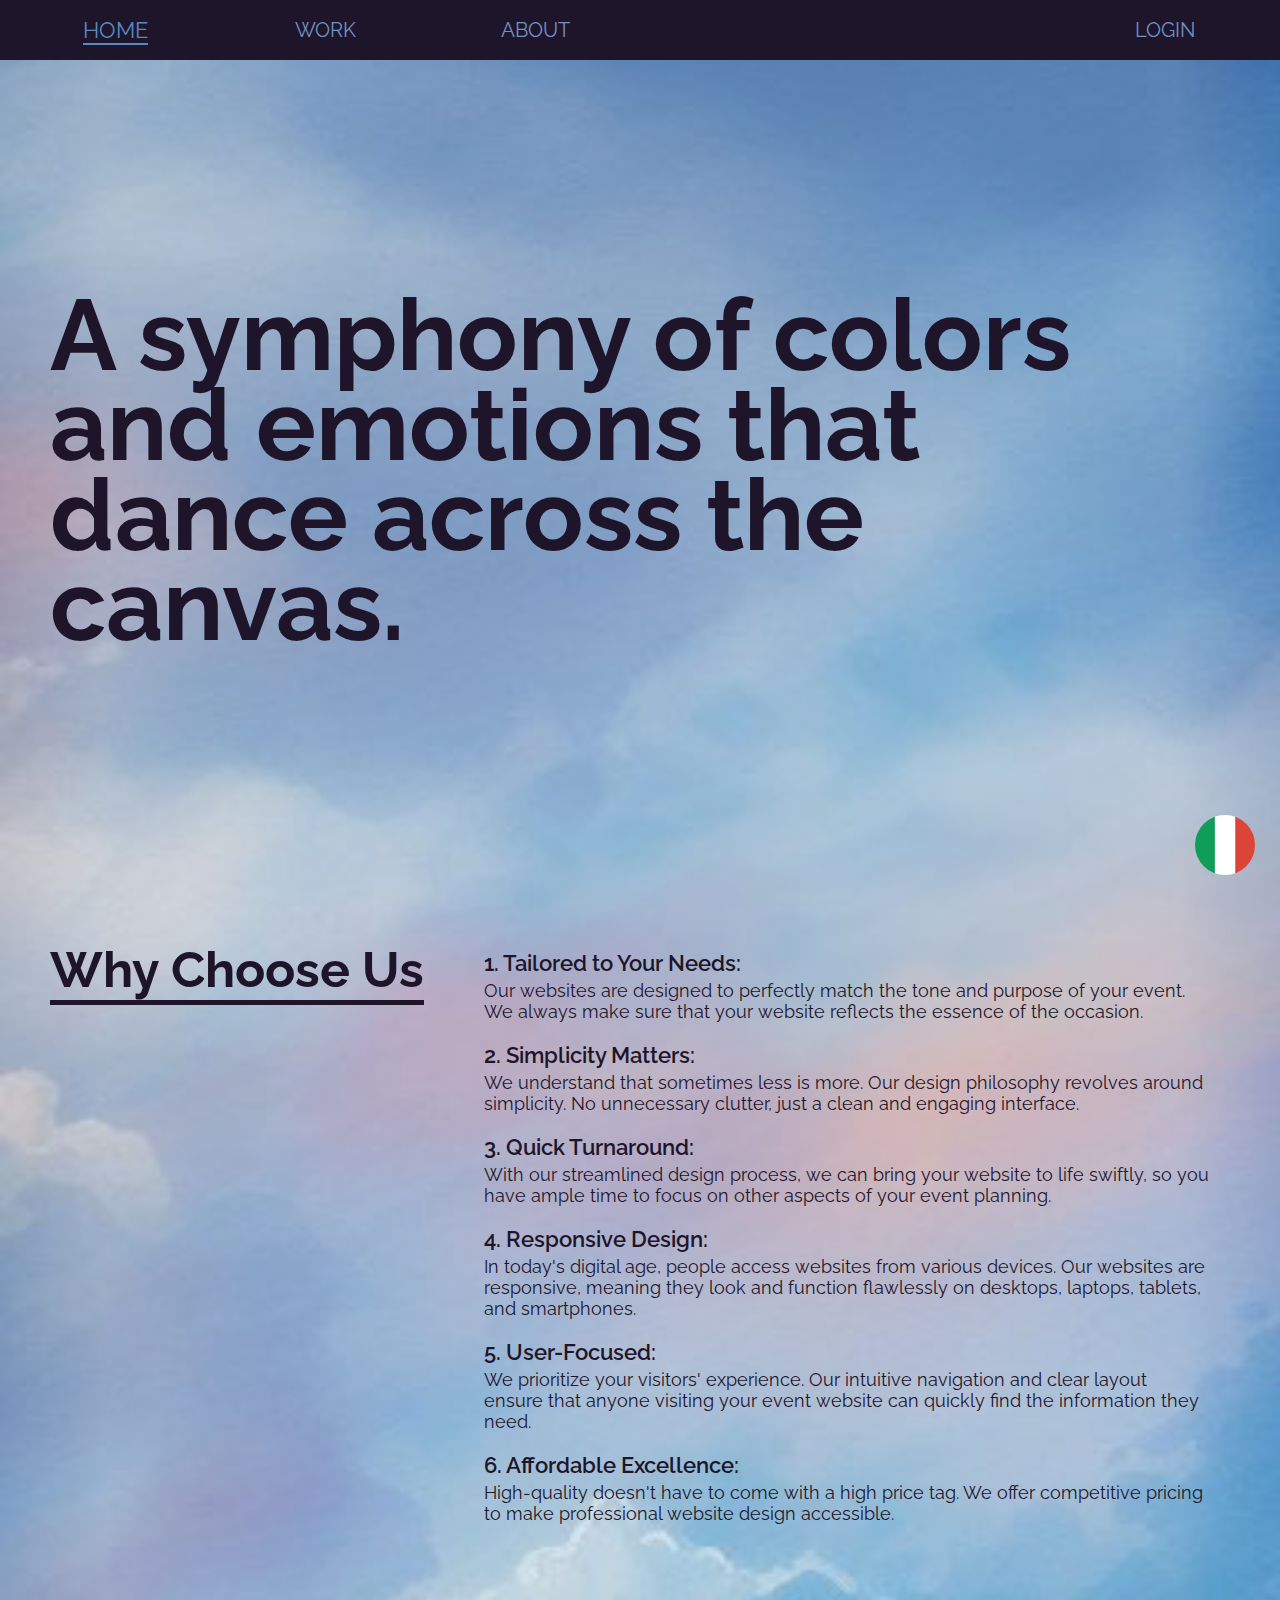
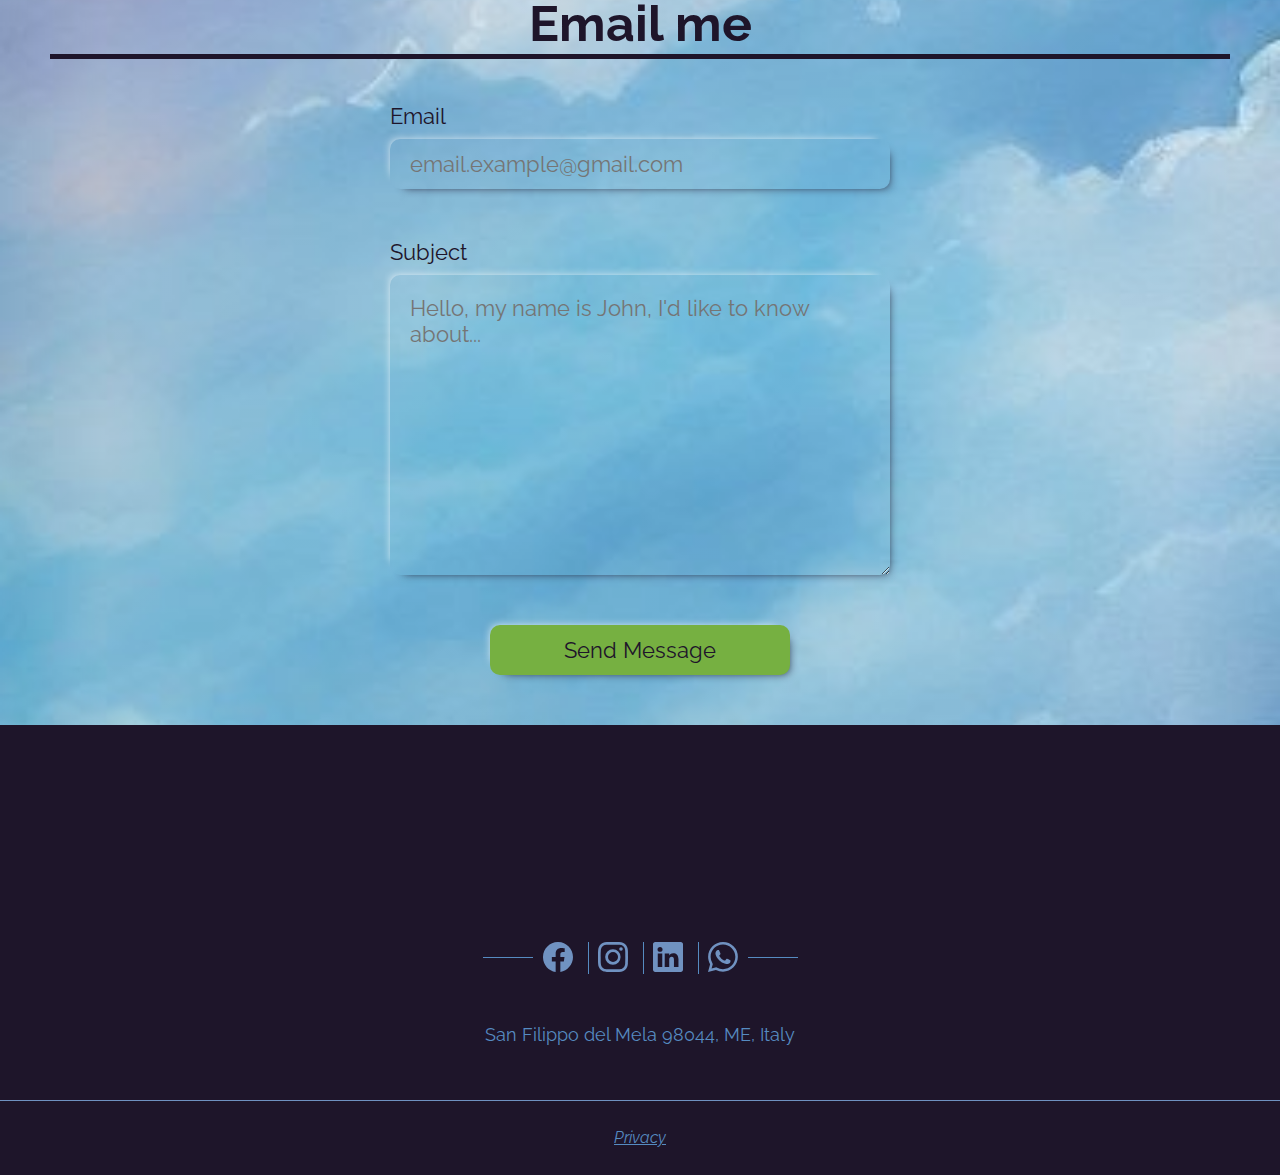
==== commit 0f899d3c: "home restaurant almost done" ====
--- a/index.html
+++ b/index.html
@@ -10,17 +10,17 @@
             rel="stylesheet"
         />
         <title>HOME</title>
-        <link rel="stylesheet" href="/styles.css" />
+        <link rel="stylesheet" href="/oleg_official/CSS/styles.css" />
     </head>
     <body>
         <div class="body-container">
             <div class="head-outer hidden">
                 <header>
                     <a class="nav-link-home current" href="">home</a>
-                    <a class="nav-link-work" href="/work.html">work</a>
-                    <a class="nav-link-about" href="/about.html">about</a>
-                    <a class="nav-link-logo" href="/index.html"></a>
-                    <a class="nav-link-login" href="/login.html">login </a>
+                    <a class="nav-link-work" href="/oleg_official/HTML/work.html">work</a>
+                    <a class="nav-link-about" href="/oleg_official/HTML/about.html">about</a>
+                    <a class="nav-link-logo" href="/oleg_official/HTML/index.html"></a>
+                    <a class="nav-link-login" href="/oleg_official/HTML/login.html">login </a>
                     <a class="nav-link-sandwich" href="">
                         <span></span>
                         <span></span>
@@ -290,15 +290,15 @@
                     </div>
                 </div>
             </div>
-            <form id="language-form" >
-                <input class="language-en language-selected"  name="country" value="en"/>
-                <input class="language-fr"  name="country" value="fr"/>
-                <input class="language-it"  name="country" value="it"/>
+            <form id="language-form" action="/index" method="get">
+                <input class="language-it language-selected" type="submit" name="country" value="it"/>
+                <input class="language-fr"  name="country" type="submit" value="fr"/>
+                <input class="language-en"  name="country" type="submit" value="en"/>
                 <input type="hidden" name="section" value="home" />
             </form>
 
         </div>
-        <script src="/JS/header_sandwich.js"></script>
-        <script src="/JS/language_logic.js"></script>
+        <script src="/oleg_official/JS/header_sandwich.js"></script>
+        <script src="/oleg_official/JS/language_logic.js"></script>
     </body>
 </html>
--- a/oleg_official/CSS/styles.css
+++ b/oleg_official/CSS/styles.css
@@ -0,0 +1,922 @@
+html {
+    font-size: 10px;
+    margin: 0;
+    padding: 0;
+    font-family: "Nunito", sans-serif;
+    font-family: "Raleway", sans-serif;
+}
+
+* {
+    padding: 0;
+    margin: 0;
+    box-sizing: border-box;
+}
+
+p,
+h1,
+h2,
+h3,
+h4,
+h5,
+h6,
+li,
+ul,
+a {
+    margin: 0;
+    padding: 0;
+    box-sizing: border-box;
+    text-decoration: none;
+    list-style: none;
+}
+
+a:active {
+    background-color: transparent;
+    outline: transparent;
+}
+
+a {
+    -webkit-tap-highlight-color: transparent;
+    /* user-select: none; */
+}
+
+.no-scroll {
+    overflow: hidden;
+}
+
+:root {
+    /* --color-01: #eeecda;
+    --color-02: #f08a5d;
+    --color-03: #b83b5e;
+    --color-04: #6a2c70; */
+
+    /* --color-01: #84a7a1;
+    --color-02: #2e8a99;
+    --color-03: #1f6e8c;
+    --color-04: #0e2954; */
+
+    --color-01: #f8bca3;
+    --color-02: #7092c1;
+    --color-03: #568bc1;
+    --color-04: #1e152a;
+    
+    /* --color-04: #536BA4; */
+
+    --color-05-green: #76b041;
+
+    --language-svg-height: 6rem;
+}
+
+/* TODO: THEMES */
+
+.body-outer-01.dark-theme {
+    filter: hue-rotate(25deg) invert();
+}
+
+.head-outer.dark-theme {
+    filter: invert();
+}
+
+.body-container {
+    width: 100%;
+    /* height: 1000rem; */
+    background-color: var(--color-01);
+    position: relative;
+}
+
+.head-outer {
+    position: fixed;
+    left: 0;
+    right: 0;
+    padding: 0 1rem;
+    height: 6rem;
+    background-color: var(--color-04);
+    transition: height 0.2s ease-in-out;
+    z-index: 3;
+}
+
+.head-outer header {
+    width: 100%;
+    max-width: 150rem;
+    margin: 0 auto;
+    height: 100%;
+    display: grid;
+    grid-template-columns: 1fr 1fr 1fr 2fr 1fr;
+    justify-items: center;
+    align-items: start;
+    box-sizing: border-box;
+    z-index: 4;
+    filter: initial;
+    position: relative;
+}
+
+.head-outer a:not(.nav-link-logo):not(.nav-link-sandwich):not(.current) {
+    color: var(--color-02);
+    font-size: 2rem;
+    font-weight: 400;
+    text-transform: uppercase;
+    position: relative;
+    z-index: 2;
+}
+
+.head-outer .current {
+    color: var(--color-03);
+    font-size: 2.2rem;
+    font-weight: 400;
+    text-transform: uppercase;
+    position: relative;
+}
+
+.head-outer .current::after {
+    content: "";
+    position: absolute;
+    bottom: 1.5rem;
+    background-color: var(--color-03);
+    height: 0.2rem;
+    left: 0;
+    right: 0;
+}
+
+.head-outer
+    a:hover:not(:nth-child(4)):not(:nth-child(6)):not(.current)::before {
+    content: "";
+    position: absolute;
+    bottom: 1.5rem;
+    background-color: var(--color-03);
+    height: 0.2rem;
+    left: 0;
+    right: 0;
+}
+
+.head-outer .nav-link-sandwich {
+    display: none;
+    padding: 0;
+}
+
+.head-outer .nav-link-logo,
+.foot-logo {
+    height: 6rem;
+    width: 6rem;
+    background-position: center center;
+    background-size: 150%;
+    background-repeat: no-repeat;
+    background-image: url(/Oleg_official/IMG/PNG/optimized/oleg_logo-removebg.png);
+    transition: all 0.2s ease-in-out;
+}
+
+.head-outer a {
+    line-height: 6rem;
+}
+
+#language-form{
+    position: fixed;
+    right: 2.5rem;
+    bottom: 2.5rem;
+    display: flex;
+    flex-direction: column;
+    justify-content: center;
+    align-items: center;
+    z-index: 10;
+    border-radius: 3rem;
+
+}
+
+.language-it, .language-fr, .language-en{
+    width: initial;
+    box-shadow: initial;
+    height: initial;
+    cursor: pointer;
+    
+}
+
+.language-it, .language-en, .language-fr{
+    height: 6rem;
+    width: 6rem;
+    border-radius: 6rem;
+    padding: 0;
+    box-sizing: border-box;
+    margin-top: 2.5rem;
+    user-select: none;
+}
+
+.language-it{
+    display: none;
+    color: transparent;
+    background-image: url(/oleg_official/IMG/SVG/flags/italy-flag.svg);
+    z-index: 10;
+    border: none;
+    outline: none;
+    background-color: transparent;
+
+}
+
+.language-en{
+    display: none;
+    color: transparent;
+    background-image: url(/oleg_official/IMG/SVG/flags/uk-flag.svg);
+    background-size: 103%;
+    z-index: 2;
+}
+
+.language-fr{
+    display: none;
+    color: transparent;
+    background-image: url(/oleg_official/IMG/SVG/flags/france-flag.svg);
+    background-size: cover;
+    z-index: 1;
+}
+
+.language-selected{
+    display: block !important;
+    margin: 0;
+}
+
+.visible{
+    margin-top: 2.5rem;
+    display: block;
+}
+
+/* BODY ******************************************************************************************************************** */
+
+.body-outer {
+    width: 100%;
+    height: 100%;
+}
+
+.body-outer-01,
+.body-work-outer-01,
+.body-about-outer-01,
+.body-login-outer-01 {
+    position: relative;
+    width: 100%;
+    height: 100%;
+   
+    background-position: center top;
+    background-size: 100%;
+    background-repeat: no-repeat;
+    background-image: linear-gradient(
+            to right,
+            rgba(255, 255, 255, 0) 0%,
+            rgba(255, 255, 255, 0.2) 8%,
+            rgba(255, 255, 255, 0.2) 92%,
+            rgba(255, 255, 255, 0) 100%
+        ),
+        url(/oleg_official/IMG/PNG/optimized/b-background-01.jpg);
+    box-sizing: border-box;
+    
+}
+
+.body-01-01,
+.body-01-02,
+.body-01-03 {
+    width: 100%;
+    max-width: 150rem;
+    height: 100vh;
+    padding-top: 2rem;
+    margin: 0 auto;
+    overflow: visible;
+    padding: 4rem 5rem 0rem 5rem;
+    position: relative;
+    z-index: 2;
+    /* overflow: hidden; */
+}
+
+.body-01-02,
+.body-01-03 {
+    height: initial;
+    position: relative;
+}
+
+.body-login-outer-01 .body-01-01 {
+    padding-top: 15rem;
+    height: initial;
+}
+
+.body-01-01-content {
+    color: var(--color-04);
+    line-height: 9rem;
+    font-size: 5rem;
+    height: 100%;
+    width: 100%;
+    display: flex;
+    justify-content: center;
+    align-items: center;
+    user-select: none;
+    z-index: 3;
+    position: relative;
+}
+
+.body-01-01-content h1 {
+    z-index: 5;
+}
+
+.body-01-02-content,
+.body-01-03-content {
+    height: 100%;
+    width: 100%;
+    display: flex;
+    flex-direction: column;
+    color: var(--color-04);
+    text-align: center;
+}
+
+.card-title-01,
+.card-title-02,
+.card-title-email {
+    font-size: 5rem;
+    position: relative;
+    text-align: center;
+    color: var(--color-04);
+}
+
+.card-title-01::before,
+.card-title-02::before,
+.card-title-email::before {
+    position: absolute;
+    content: "";
+    top: 6rem;
+    height: 0.5rem;
+    background-color: var(--color-04);
+    left: 0;
+    right: 0;
+}
+
+.body-01-02-grid {
+    height: 100%;
+    width: 100%;
+    display: grid;
+    grid-template-columns: max-content 1fr;
+    grid-template-rows: min-content;
+    row-gap: 4rem;
+    column-gap: 4rem;
+}
+
+.body-01-02-grid li {
+    width: 100%;
+    border-radius: 2rem;
+    /* box-shadow:  1rem 1rem 2rem -.5rem var(--color-04),  -1rem -1rem 2rem -.5rem white; */
+    display: flex;
+    flex-direction: column;
+    justify-content: start;
+    padding: 1rem 2rem;
+    position: relative;
+}
+
+.card-content {
+    padding-bottom: 2rem;
+}
+
+.work-card-img {
+    /* display: none; */
+    position: absolute;
+    left: 0;
+    right: 0;
+    height: 30rem;
+    margin: 2.5rem 0;
+    border-radius: 0.5rem;
+    box-shadow: 1rem 1rem 1rem -0.8rem var(--color-04),
+        -1rem -1rem 1rem -0.8rem white;
+}
+
+.work-card-link {
+    height: 5rem;
+    width: 100%;
+    border-radius: 1rem;
+    box-shadow: 1rem 1rem 1rem -0.8rem var(--color-04),
+        -1rem -1rem 1rem -0.8rem white;
+    background-color: rgba(0, 128, 0, 0.7);
+    color: var(--color-04);
+    font-size: 2.2rem;
+    display: flex;
+    align-items: center;
+    justify-content: center;
+    margin-bottom: 5rem;
+    margin-top: 35rem;
+    position: relative;
+    padding: 0 2.5rem;
+}
+
+.card-content h1 {
+    font-size: 2.2rem;
+    padding: 0;
+    text-align: start;
+    padding-bottom: 0.4rem;
+    color: var(--color-04);
+    font-weight: 600;
+}
+
+.card-content p {
+    text-align: start;
+    font-size: 1.8rem;
+}
+
+/* fucking form motherfucker */
+
+#form_login_registration {
+    width: 100%;
+    max-width: 50rem;
+    margin: 0 auto;
+    display: flex;
+    flex-direction: column;
+    padding-bottom: 5rem;
+}
+
+
+#form_login_registration label {
+    padding-top: 5rem;
+    text-align: start;
+    font-size: 2.2rem;
+    padding-bottom: 1rem;
+    opacity: 0.9;
+    animation: fadeIn 1s;
+    opacity: 1;
+}
+
+input,
+textarea {
+    width: 100%;
+    max-width: 150rem;
+    height: 5rem;
+    border: none;
+    border-radius: 1rem;
+    outline: none;
+    padding: 0rem 2rem;
+    font-size: 2.2rem;
+    color: var(--color-04);
+    background-color: transparent;
+    box-shadow: 0.6rem 0.6rem 1rem -0.8rem var(--color-04),
+        -0.6rem -0.6rem 1rem -0.8rem white;
+    font-weight: 400;
+    font-family: "Raleway", sans-serif;
+    animation: fadeIn 1s;
+    opacity: 1;
+}
+
+textarea {
+    height: 30rem;
+    padding-top: 2rem;
+}
+
+/* setting the general styles for the buttons in home to send email and in login to log in */
+#home_contact_form_submit,
+#home_contact_send_message {
+    background-color: var(--color-05-green);
+    margin-top: 5rem;
+    width: 100%;
+    margin: 5rem auto 0 auto;
+    color: var(--color-04);
+    max-width: 30rem;
+}
+
+#home_contact_form_toggle {
+    background-color: var(--color-03);
+    margin: 5rem auto 0 auto;
+    color: var(--color-04);
+    text-decoration: underline;
+    width: 100%;
+    max-width: 30rem;
+}
+
+/* default labels+inputs for the login */
+#home_contact_name_label,
+#home_contact_name,
+#home_contact_last_name_label,
+#home_contact_last_name,
+#home_contact_date_label,
+#home_contact_date,
+#home_contact_password2_label,
+#home_contact_password2 {
+    display: none;
+}
+
+/* footer ******************************************************************************************************************** */
+
+.foot-outer {
+    height: 50vh;
+    width: 100%;
+    /* overflow: hidden; */
+    position: relative;
+}
+
+.img-footer {
+    position: absolute;
+    bottom: 0;
+    left: 0;
+    height: 100%;
+    width: 100%;
+    background-color: var(--color-04);
+}
+
+.foot-outer-150 {
+    width: 100%;
+    max-width: 150rem;
+    height: 100%;
+    display: flex;
+    flex-direction: column;
+    align-items: center;
+
+    margin: 0 auto;
+}
+
+.foot-outer-150 .social {
+    width: 100%;
+    height: 25%;
+    display: flex;
+    justify-content: center;
+    align-items: center;
+    gap: 2.5rem;
+}
+
+.foot-outer-150 .address,
+.foot-outer-150 .legal {
+    width: 100%;
+    color: var(--color-03);
+    font-size: 1.8rem;
+    display: flex;
+    justify-content: center;
+    align-items: center;
+    position: relative;
+    text-align: center;
+}
+
+.foot-outer-150 .address {
+    height: 25%;
+    align-items: start;
+    padding-top: 2rem;
+}
+
+.foot-outer-150 .foot-logo {
+    height: 50%;
+    width: 15rem;
+    z-index: 2;
+}
+
+.foot-outer-150 .address::before {
+    position: absolute;
+    content: "";
+    width: 100%;
+    height: 0.1rem;
+    background-color: var(--color-02);
+    bottom: 0;
+}
+
+.foot-outer-150 .legal {
+    width: 100%;
+    height: 20%;
+    font-size: 1.6rem;
+    text-decoration: underline;
+    font-style: italic;
+}
+
+.social a {
+    position: relative;
+}
+
+.social svg {
+    fill: var(--color-02);
+    height: 3rem;
+    width: 3rem;
+    z-index: 10;
+}
+
+.social a:nth-child(1)::before {
+    position: absolute;
+    content: "";
+    left: -6rem;
+    bottom: 50%;
+    height: 0.1rem;
+    width: 5rem;
+    background-color: var(--color-03);
+}
+
+.social a:nth-child(2)::before {
+    position: absolute;
+    content: "";
+    left: -1rem;
+    bottom: 0;
+    height: 100%;
+    width: 0.1rem;
+    background-color: var(--color-03);
+}
+
+.social a:nth-child(3)::before {
+    position: absolute;
+    content: "";
+    left: -1rem;
+    bottom: 0;
+    height: 100%;
+    width: 0.1rem;
+    background-color: var(--color-03);
+}
+
+.social a:nth-child(4)::before {
+    position: absolute;
+    content: "";
+    left: -1rem;
+    bottom: 0;
+    height: 100%;
+    width: 0.1rem;
+    background-color: var(--color-03);
+}
+
+.social a:nth-child(4)::after {
+    position: absolute;
+    content: "";
+    right: -6rem;
+    bottom: 50%;
+    height: 0.1rem;
+    width: 5rem;
+    background-color: var(--color-03);
+}
+
+.foot-outer-150 svg:hover,
+.address:hover {
+    color: white;
+    fill: white;
+}
+
+
+    /* Animation for fading in */
+    @keyframes fadeIn {
+        from {
+            opacity: 0;
+        }
+        to {
+            opacity: 1;
+        }
+    }
+    
+@media screen and (max-width: 1050px) {
+}
+
+@media screen and (max-width: 1000px) {
+    .head-outer header {
+        grid-template-columns: 6rem 5fr 6rem;
+    }
+
+    .head-outer a:not(.nav-link-logo):not(.nav-link-sandwich) {
+        display: none;
+    }
+
+    .head-outer.pressed {
+        height: 100vh;
+        background-size: cover;
+        filter: opacity(100%);
+        transition: height 0.2s ease-in-out;
+    }
+
+
+    .head-outer.pressed a:not(.nav-link-logo):not(.nav-link-sandwich):not(.current){
+        font-size: 3rem;
+    }
+
+
+
+    .head-outer.pressed header {
+        grid-template-rows: 10rem 15rem 6rem 6rem 6rem 6rem;
+    }
+
+
+    /* Apply the fadeIn animation to pressed links */
+    .head-outer.pressed a.nav-link-home,
+    .head-outer.pressed a.nav-link-work,
+    .head-outer.pressed a.nav-link-about,
+    .head-outer.pressed a.nav-link-login {
+        display: initial; /* Initially set to display: none */
+        font-size: 3.3rem;
+        padding: 0.5rem 0;
+        opacity: 0; /* Initially set to opacity: 0 */
+        animation-name: fadeIn;
+        animation-duration: 0.2s;
+        animation-delay: 0.2s; /* Add a 1s delay before the animation starts */
+        animation-fill-mode: forwards;
+    }
+
+    .head-outer.pressed .nav-link-home {
+        grid-column: span 3;
+        grid-row: 3;
+    }
+
+    .head-outer.pressed .nav-link-work {
+        grid-column: span 3;
+        grid-row: 4;
+    }
+
+    .head-outer.pressed .nav-link-about {
+        grid-column: span 3;
+        grid-row: 5;
+    }
+
+    .head-outer.pressed .nav-link-logo {
+        grid-column: span 3;
+        grid-row: 2;
+        width: 15rem;
+        height: 15rem;
+        transition: all 0.4s ease-in-out;
+    }
+
+    .head-outer.pressed .nav-link-login {
+        grid-column: span 3;
+        grid-row: 6;
+    }
+
+    .head-outer .nav-link-sandwich {
+        display: flex;
+        flex-direction: column;
+        justify-content: center;
+        grid-column: 3;
+        height: 6rem;
+        width: 6rem;
+        /* position: relative; */
+    }
+
+    .head-outer .nav-link-sandwich span {
+        font-weight: 400;
+        width: 3rem;
+        height: 0.2rem;
+        background-color: var(--color-02);
+        margin: 0.3rem auto;
+        /* border-radius: 50%; */
+        transition: all 0.4s ease-out;
+    }
+
+    /* sandwich menu animation using spans */
+
+    .head-outer.pressed .nav-link-sandwich span:nth-child(1) {
+        transform: translateY(0.8rem) rotate(45deg);
+    }
+
+    .head-outer.pressed .nav-link-sandwich span:nth-child(2) {
+        opacity: 0;
+    }
+
+    .head-outer.pressed .nav-link-sandwich span:nth-child(3) {
+        transform: translateY(-0.8rem) rotate(-45deg);
+    }
+
+    .img-footer {
+        background-size: 275%;
+        background-position: 90% top;
+    }
+}
+
+@media screen and (max-width: 850px) {
+    .body-01-02-grid {
+        grid-template-columns: 1fr;
+        grid-template-rows: repeat(2, min-content);
+    }
+}
+
+@media screen and (max-width: 725px) {
+    .body-01-01-content {
+        line-height: 8rem;
+        font-size: 4rem;
+    }
+
+    .body-01-01,
+    .body-01-02,
+    .body-01-03 {
+        padding: 6rem 2rem 5rem 2rem;
+    }
+    .body-01-02,
+    .body-01-03 {
+        padding: 6rem 2rem 0 2rem;
+    }
+
+    .img01,
+    .img02,
+    .img06,
+    .img07 {
+        width: 100%;
+        height: 60rem;
+    }
+
+    .img01,
+    .img06 {
+        bottom: 70%;
+    }
+
+    .img02,
+    .img07 {
+        bottom: 80%;
+    }
+
+    .card-title::before {
+        left: 50%;
+        transform: translateX(-50%);
+        top: 12rem;
+    }
+
+    .img-footer {
+        background-size: 400%;
+        background-position: 90% top;
+    }
+
+    .work-card-img {
+        left: -2rem;
+        right: -2rem;
+        height: 30rem;
+        margin: 2.5rem auto;
+    }
+}
+
+@media screen and (max-width: 600px) {
+}
+
+@media screen and (max-width: 624px) {
+    .body-outer-01,
+    .body-work-outer-01,
+    .body-about-outer-01 {
+        background-size: 200%;
+    }
+
+    .head-outer {
+        background-size: cover;
+    }
+}
+
+@media screen and (max-width: 475px) {
+    .body-01-01-content {
+        line-height: 6rem;
+        font-size: 3rem;
+    }
+
+    .body-01-01,
+    .body-01-02,
+    .body-01-03 {
+        padding: 4rem 2rem 4rem 2rem;
+    }
+
+    .body-01-02,
+    .body-01-03 {
+        padding: 4rem 2rem 0rem 2rem;
+    }
+
+    .card-title::before {
+        left: 50%;
+        transform: translateX(-50%);
+        top: 10rem;
+    }
+}
+
+@media screen and (max-width: 450px) {
+    .img-footer {
+        background-size: 1000%;
+        background-position: 90% top;
+    }
+}
+
+@media screen and (max-width: 400px) {
+    .img01,
+    .img02,
+    .img06,
+    .img07 {
+        width: 125%;
+        height: 45rem;
+    }
+
+    .img01,
+    .img06 {
+        bottom: 70%;
+    }
+
+    .img02,
+    .img07 {
+        bottom: 80%;
+    }
+
+    /* .card-title-01,
+    .card-title-02,
+    .card-title-email {
+        height: 120rem;
+        font-size: 4rem;
+    } */
+
+    .body-01-02-grid li {
+        padding: 1rem 1rem;
+    }
+
+    .card-title-01::before,
+    .card-title-02::before,
+    .card-title-email::before {
+        top: 5rem;
+    }
+
+    .body-01-01-content {
+        line-height: 6rem;
+        font-size: 2.8rem;
+    }
+}
+
+@media screen and (max-width: 350px) {
+    .card-title-01::before,
+    .card-title-02::before {
+        top: 4rem;
+    }
+
+    .card-title-01,
+    .card-title-02,
+    .card-title-email {
+        /* height: 120rem; */
+        font-size: 3rem;
+    }
+}
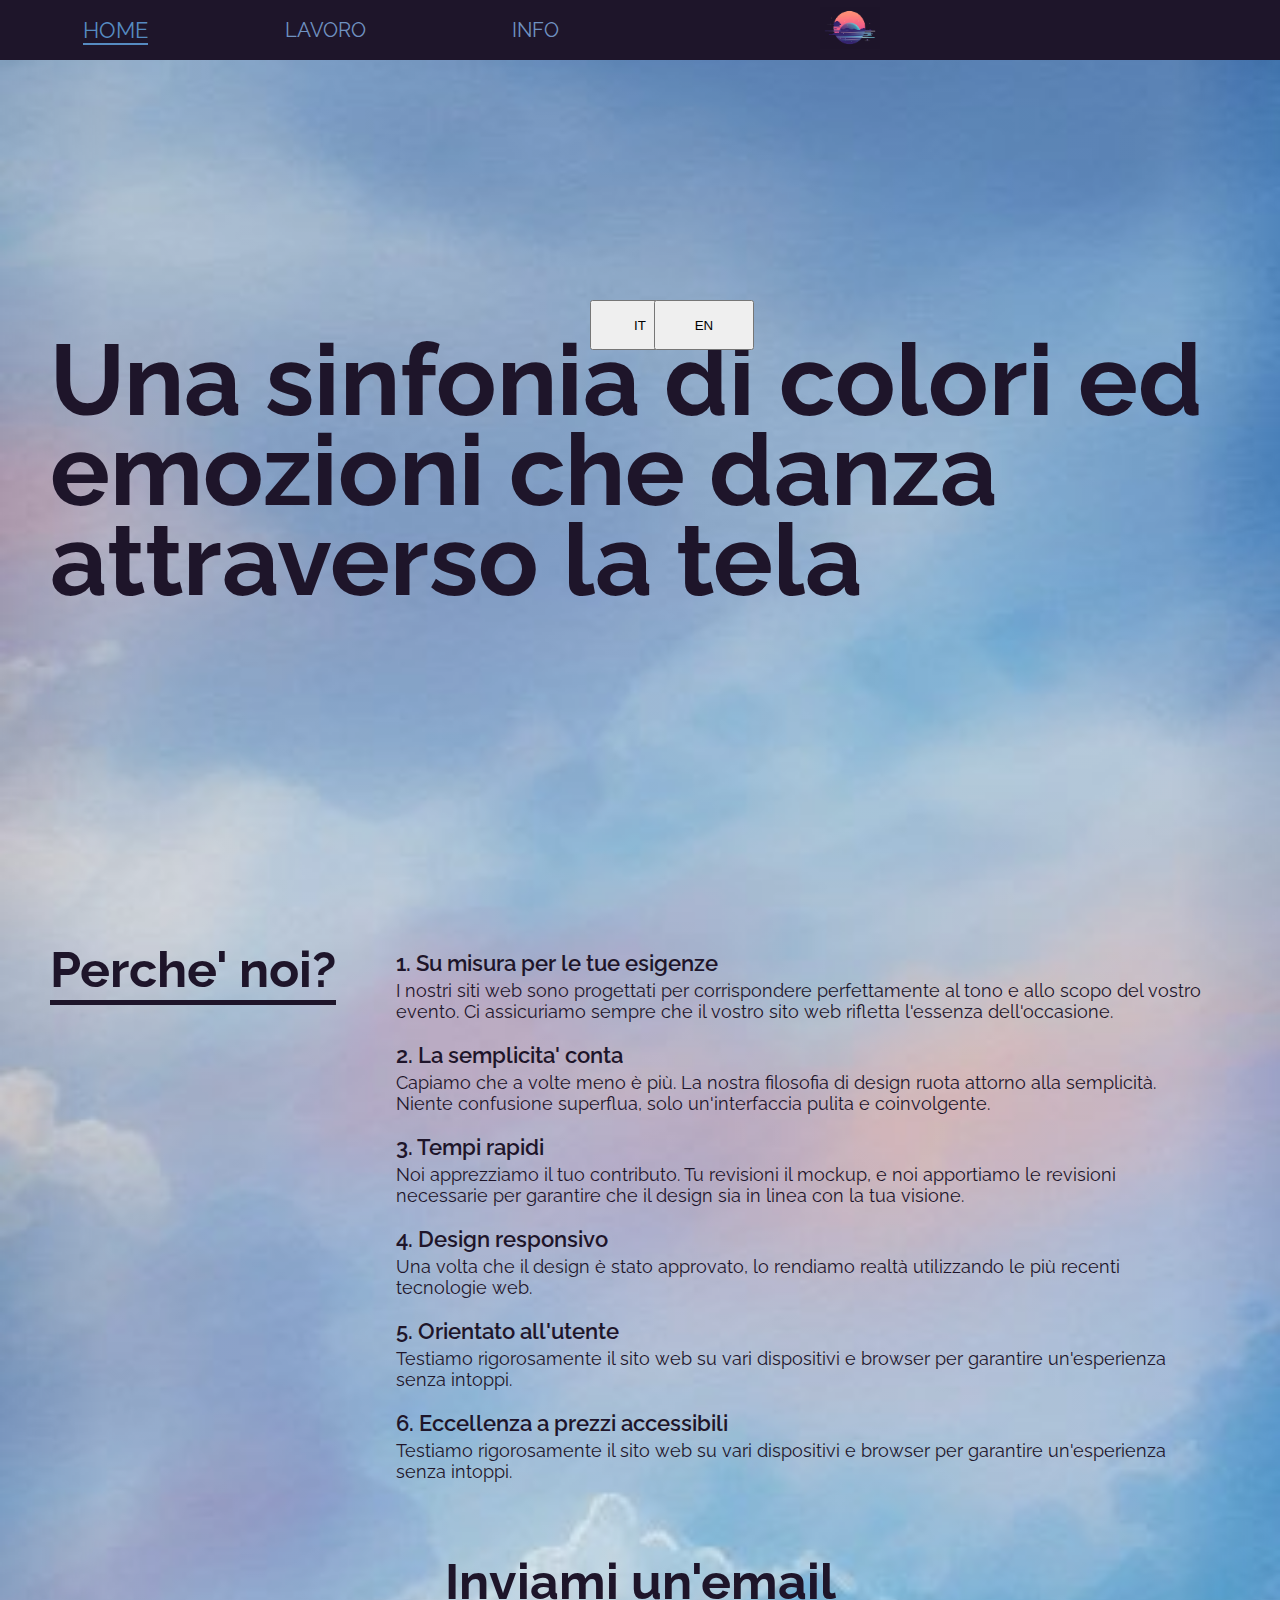
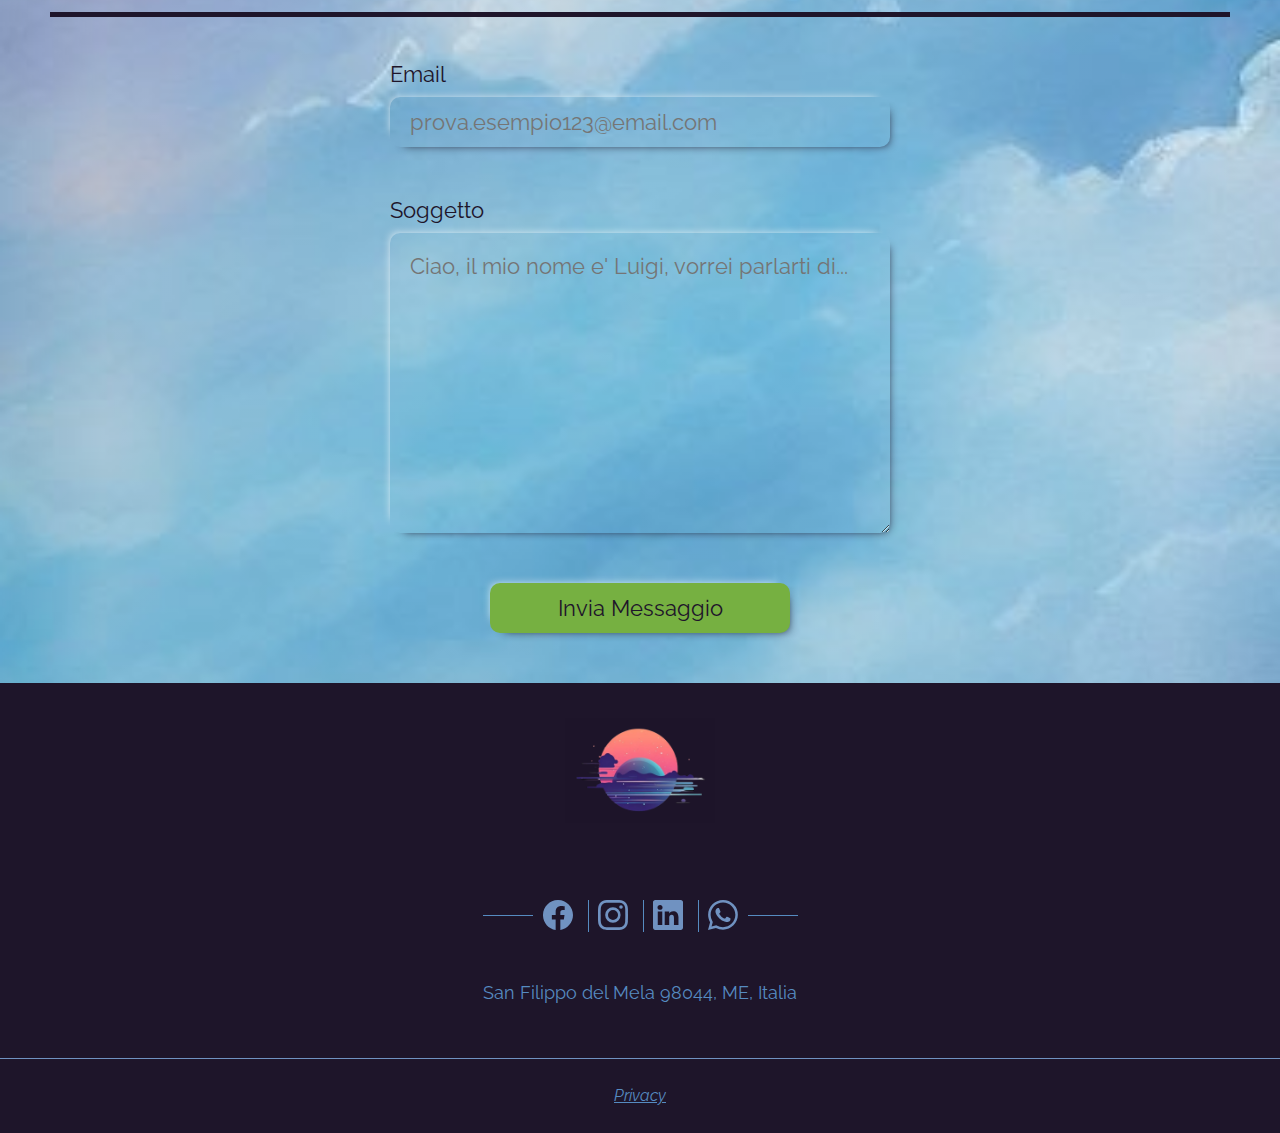
==== commit 6a8d43e3: "translating website + cleaning" ====
--- a/index.html
+++ b/index.html
@@ -14,13 +14,16 @@
     </head>
     <body>
         <div class="body-container">
+            <button class="language-button" data-language = "IT">IT</button>
+            <button class="language-button" data-language = "EN">EN</button>
+            
             <div class="head-outer hidden">
                 <header>
                     <a class="nav-link-home current" href="">home</a>
                     <a class="nav-link-work" href="/oleg_official/HTML/work.html">work</a>
                     <a class="nav-link-about" href="/oleg_official/HTML/about.html">about</a>
                     <a class="nav-link-logo" href="/oleg_official/HTML/index.html"></a>
-                    <a class="nav-link-login" href="/oleg_official/HTML/login.html">login </a>
+                    <!-- <a class="nav-link-login" href="/oleg_official/HTML/login.html">login </a> -->
                     <a class="nav-link-sandwich" href="">
                         <span></span>
                         <span></span>
@@ -36,7 +39,7 @@
                     <!-- <div class="img02"></div> -->
                     <div class="body-01-01">
                         <div class="body-01-01-content">
-                            <h1>
+                            <h1 class="home_h1_01_IT">
                                 A symphony of colors and emotions that dance
                                 across the canvas.
                             </h1>
@@ -49,8 +52,8 @@
 
                                 <li>
                                     <div class="card-content">
-                                        <h1>1. Tailored to Your Needs:</h1>
-                                        <p>
+                                        <h1 class="home_h2_01_IT">1. Tailored to Your Needs:</h1>
+                                        <p class="home_p_01_IT">
                                             Our websites are designed to
                                             perfectly match the tone and purpose
                                             of your event. We always make sure
@@ -59,8 +62,8 @@
                                         </p>
                                     </div>
                                     <div class="card-content">
-                                        <h1>2. Simplicity Matters:</h1>
-                                        <p>
+                                        <h1 class="home_h2_02_IT">2. Simplicity Matters:</h1>
+                                        <p class="home_p_02_IT">
                                             We understand that sometimes less is
                                             more. Our design philosophy revolves
                                             around simplicity. No unnecessary
@@ -69,8 +72,8 @@
                                         </p>
                                     </div>
                                     <div class="card-content">
-                                        <h1>3. Quick Turnaround:</h1>
-                                        <p>
+                                        <h1 class="home_h2_03_IT">3. Quick Turnaround:</h1>
+                                        <p class="home_h2_01_IT home_p_03_IT"> 
                                             With our streamlined design process,
                                             we can bring your website to life
                                             swiftly, so you have ample time to
@@ -79,8 +82,8 @@
                                         </p>
                                     </div>
                                     <div class="card-content">
-                                        <h1>4. Responsive Design:</h1>
-                                        <p>
+                                        <h1 class="home_h2_04_IT">4. Responsive Design:</h1>
+                                        <p class="home_p_04_IT">
                                             In today's digital age, people
                                             access websites from various
                                             devices. Our websites are
@@ -90,8 +93,8 @@
                                         </p>
                                     </div>
                                     <div class="card-content">
-                                        <h1>5. User-Focused:</h1>
-                                        <p>
+                                        <h1 class="home_h2_05_IT">5. User-Focused:</h1>
+                                        <p class="home_p_05_IT">
                                             We prioritize your visitors'
                                             experience. Our intuitive navigation
                                             and clear layout ensure that anyone
@@ -101,8 +104,8 @@
                                         </p>
                                     </div>
                                     <div class="card-content">
-                                        <h1>6. Affordable Excellence:</h1>
-                                        <p>
+                                        <h1 class="home_h2_06_IT">6. Affordable Excellence:</h1>
+                                        <p class="home_p_06_IT">
                                             High-quality doesn't have to come
                                             with a high price tag. We offer
                                             competitive pricing to make
@@ -290,15 +293,15 @@
                     </div>
                 </div>
             </div>
-            <form id="language-form" action="/index" method="get">
+            <!-- <form id="language-form" action="/index" method="get">
                 <input class="language-it language-selected" type="submit" name="country" value="it"/>
                 <input class="language-fr"  name="country" type="submit" value="fr"/>
                 <input class="language-en"  name="country" type="submit" value="en"/>
                 <input type="hidden" name="section" value="home" />
-            </form>
+            </form> -->
 
         </div>
         <script src="/oleg_official/JS/header_sandwich.js"></script>
-        <script src="/oleg_official/JS/language_logic.js"></script>
+        <script src="/oleg_official/JS/languageJS_logic.js" ></script>
     </body>
 </html>
--- a/oleg_official/CSS/styles.css
+++ b/oleg_official/CSS/styles.css
@@ -64,6 +64,13 @@
     --color-05-green: #76b041;
 
     --language-svg-height: 6rem;
+
+    /* RESTORAUNT PALETTE */
+
+    --color11: #f6f6f6;
+    --color12: #d9cab3;
+    --color13: #6d9886;
+    --color14: #212121;
 }
 
 /* TODO: THEMES */
@@ -136,8 +143,10 @@
     right: 0;
 }
 
+
+/* if introducing login, change the 5th child to sixth */
 .head-outer
-    a:hover:not(:nth-child(4)):not(:nth-child(6)):not(.current)::before {
+    a:hover:not(:nth-child(4)):not(:nth-child(5)):not(.current)::before {
     content: "";
     position: absolute;
     bottom: 1.5rem;
@@ -159,14 +168,14 @@
     background-position: center center;
     background-size: 150%;
     background-repeat: no-repeat;
-    background-image: url(/Oleg_official/IMG/PNG/optimized/oleg_logo-removebg.png);
+    background-image: url(/oleg_official/IMG/PNG/optimized/oleg_logo-removebg.png);
     transition: all 0.2s ease-in-out;
 }
 
 .head-outer a {
     line-height: 6rem;
 }
-
+/* 
 #language-form{
     position: fixed;
     right: 2.5rem;
@@ -233,7 +242,8 @@
 .visible{
     margin-top: 2.5rem;
     display: block;
-}
+} 
+*/
 
 /* BODY ******************************************************************************************************************** */
 
@@ -375,6 +385,16 @@
     border-radius: 0.5rem;
     box-shadow: 1rem 1rem 1rem -0.8rem var(--color-04),
         -1rem -1rem 1rem -0.8rem white;
+    display: flex;
+    justify-content: center;
+    align-items: center;
+    /* background-color: var(--color14); */
+}
+
+.card-content:nth-child(1) .work-card-img{
+    background-image: url(/oleg_official/IMG/PNG/Elegantee\ -\ Google\ Chrome\ 8_31_2023\ 12_49_34\ AM.png);
+    background-size: cover;
+
 }
 
 .work-card-link {
@@ -394,6 +414,8 @@
     position: relative;
     padding: 0 2.5rem;
 }
+
+
 
 .card-content h1 {
     font-size: 2.2rem;
@@ -536,6 +558,23 @@
     align-items: center;
     position: relative;
     text-align: center;
+    cursor: pointer;
+}
+
+/*  */
+
+.language-button{
+    position: absolute;
+    left: 50%;
+    top: 30rem;
+    transform: translateX(-50%);
+    z-index: 10;
+    height: 5rem;
+    width: 10rem;
+}
+
+.language-button:nth-child(2){
+    left: 55%;
 }
 
 .foot-outer-150 .address {
@@ -863,6 +902,10 @@
         background-size: 1000%;
         background-position: 90% top;
     }
+
+    .card-title-email, .card-title-01{
+        font-size: 3.8rem;
+    }
 }
 
 @media screen and (max-width: 400px) {
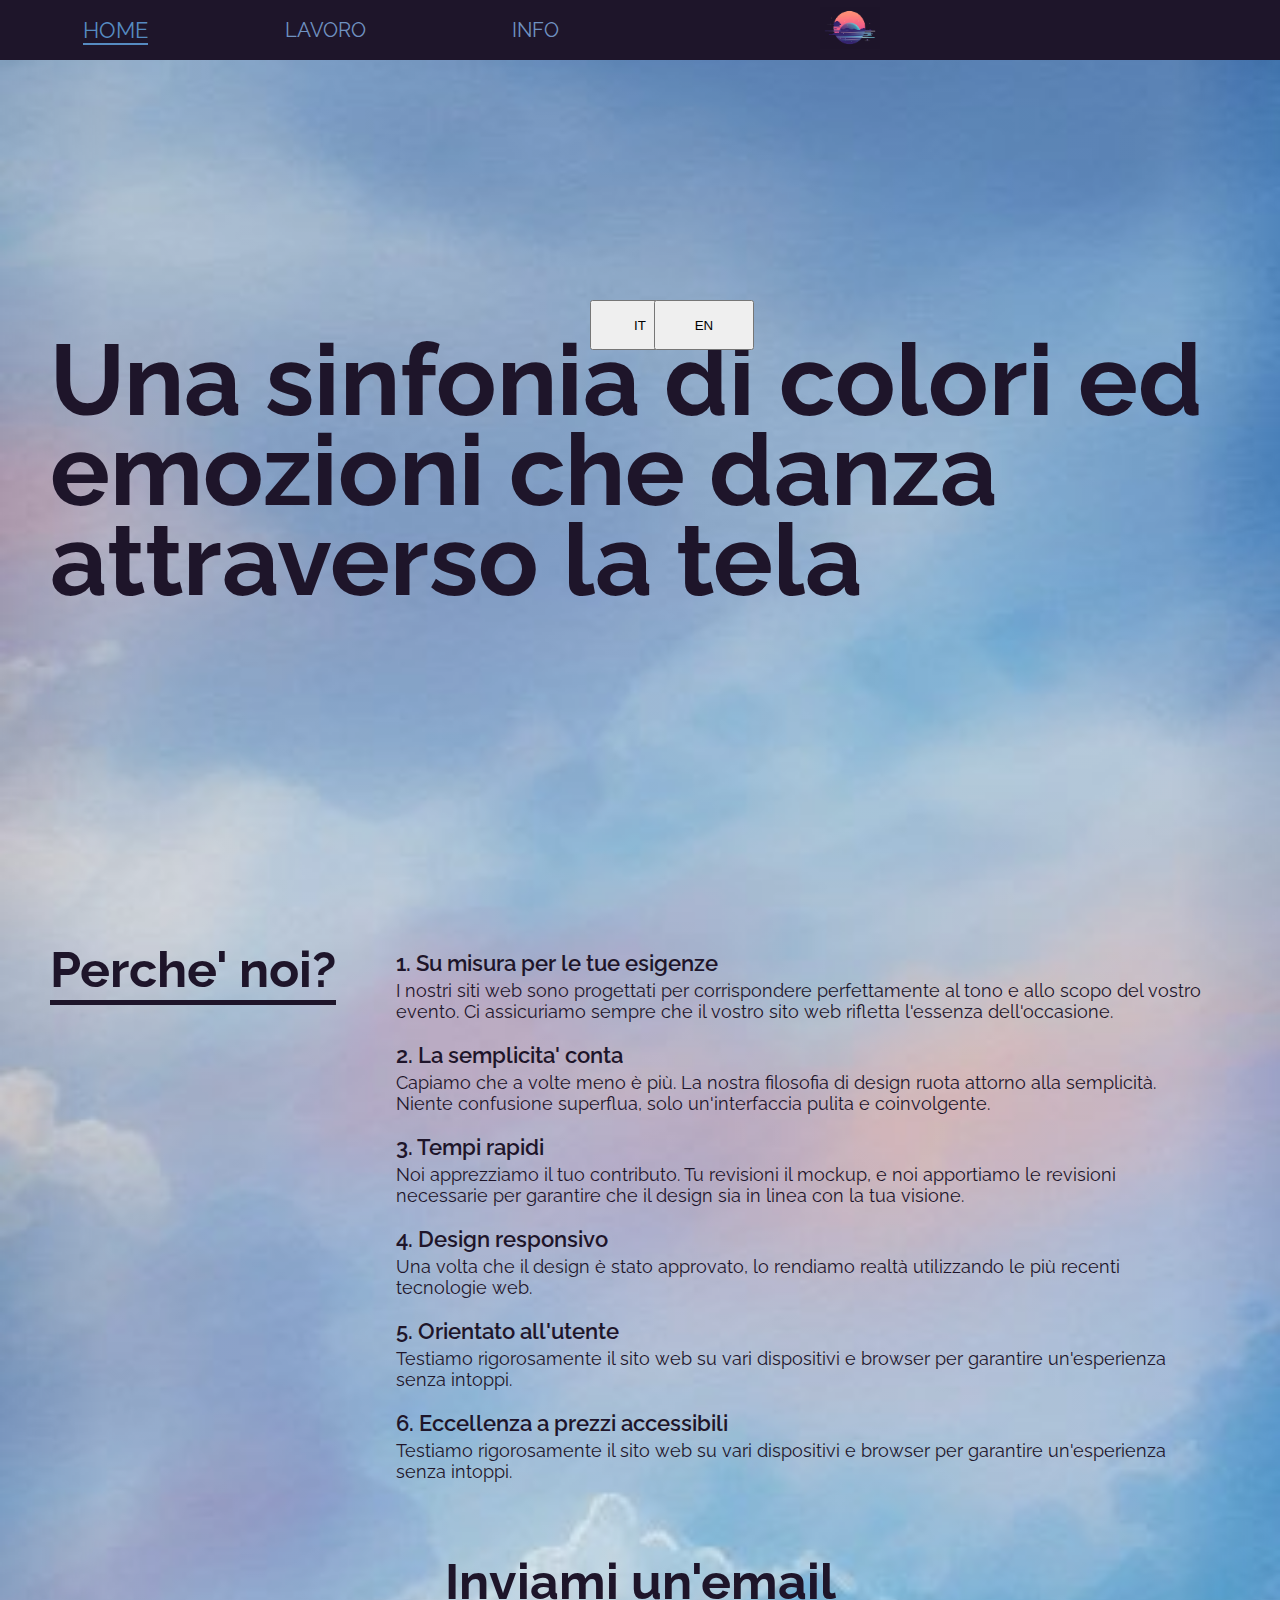
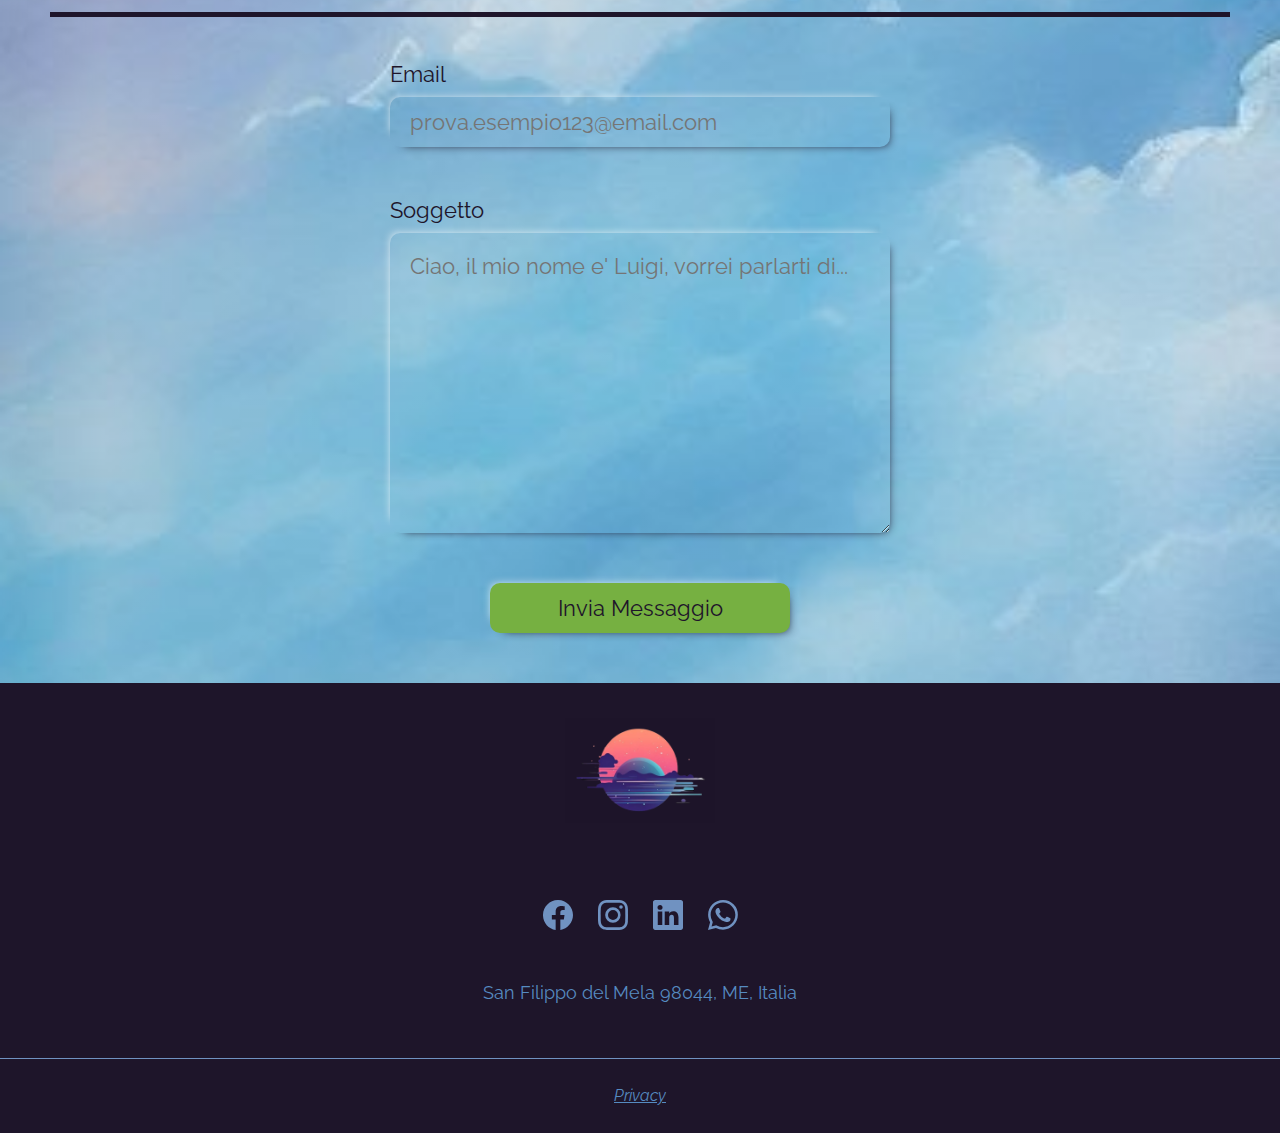
==== commit e249f925: "floating text" ====
--- a/index.html
+++ b/index.html
@@ -48,7 +48,7 @@
                     <div class="body-01-02">
                         <div class="body-01-02-content">
                             <ul class="body-01-02-grid">
-                                <h1 class="card-title-01">Why Choose Us</h1>
+                                <h1 class="home_h1_02_IT card-title-01">Why Choose Us</h1>
 
                                 <li>
                                     <div class="card-content">
--- a/oleg_official/CSS/styles.css
+++ b/oleg_official/CSS/styles.css
@@ -4,6 +4,7 @@
     padding: 0;
     font-family: "Nunito", sans-serif;
     font-family: "Raleway", sans-serif;
+    
 }
 
 * {
@@ -43,6 +44,10 @@
     overflow: hidden;
 }
 
+.body-outer{
+    overflow: hidden;
+}
+
 :root {
     /* --color-01: #eeecda;
     --color-02: #f08a5d;
@@ -313,6 +318,7 @@
     user-select: none;
     z-index: 3;
     position: relative;
+    overflow: hidden;
 }
 
 .body-01-01-content h1 {
@@ -328,6 +334,62 @@
     color: var(--color-04);
     text-align: center;
 }
+
+.body-01-02-floating-text{
+    /* width: 100%; */
+    /* background-color: green; */
+    position: absolute;
+    left: 0;
+    right: 0;
+    overflow: hidden;
+    white-space: nowrap;
+    
+}
+
+.body-01-02-floating-text ul{
+    /* display: flex; */
+    justify-content: space-between;
+    font-size: 2.4rem;
+    font-weight: 200;
+    text-transform: uppercase;
+    width: 150rem;
+    /* overflow: hidden; */
+    animation: loop 8s linear infinite;
+    display: inline-flex;
+    padding-right: 4.5rem;
+}
+
+.body-01-02-floating-text ul li{
+    position: relative;
+    width: max-content;
+    animation: float 2s ease-in-out infinite ;
+}
+
+@keyframes loop {
+    0% {
+        transform: translateX(0%);
+    }
+    100% {
+        transform: translateX(-100%);
+    }
+}
+
+.body-01-02-floating-text ul li::before{
+    position: absolute;
+    content: "";
+    left: -1.25rem;
+    bottom: .8rem;
+    height: .6rem;
+    width: .6rem;
+    border-radius: .4rem;
+    background-color: var(--color-04);
+    
+}
+
+.body-01-02-floating-text ul li:nth-child(1)::before{
+    z-index: 100;
+}
+
 
 .card-title-01,
 .card-title-02,
@@ -515,7 +577,7 @@
 .foot-outer {
     height: 50vh;
     width: 100%;
-    /* overflow: hidden; */
+    overflow: hidden;
     position: relative;
 }
 
@@ -608,6 +670,7 @@
 
 .social a {
     position: relative;
+    overflow: hidden;
 }
 
 .social svg {
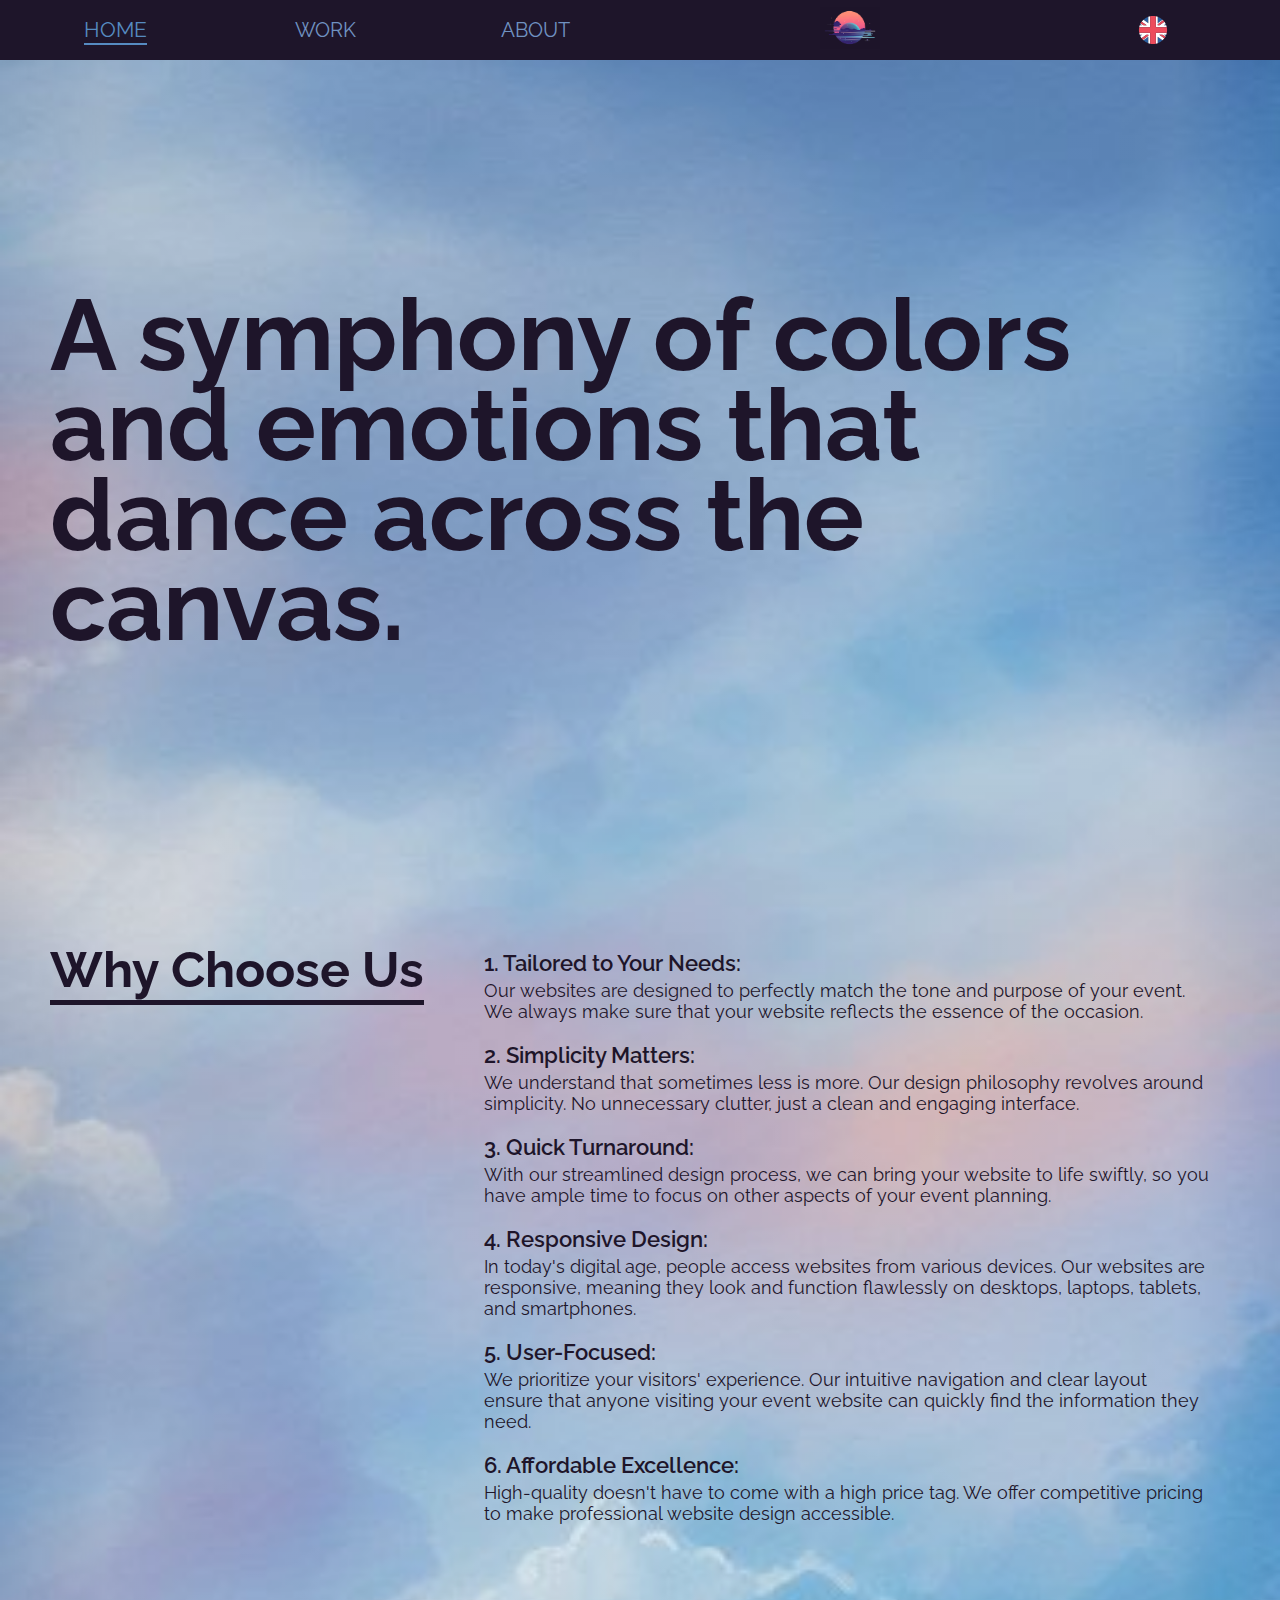
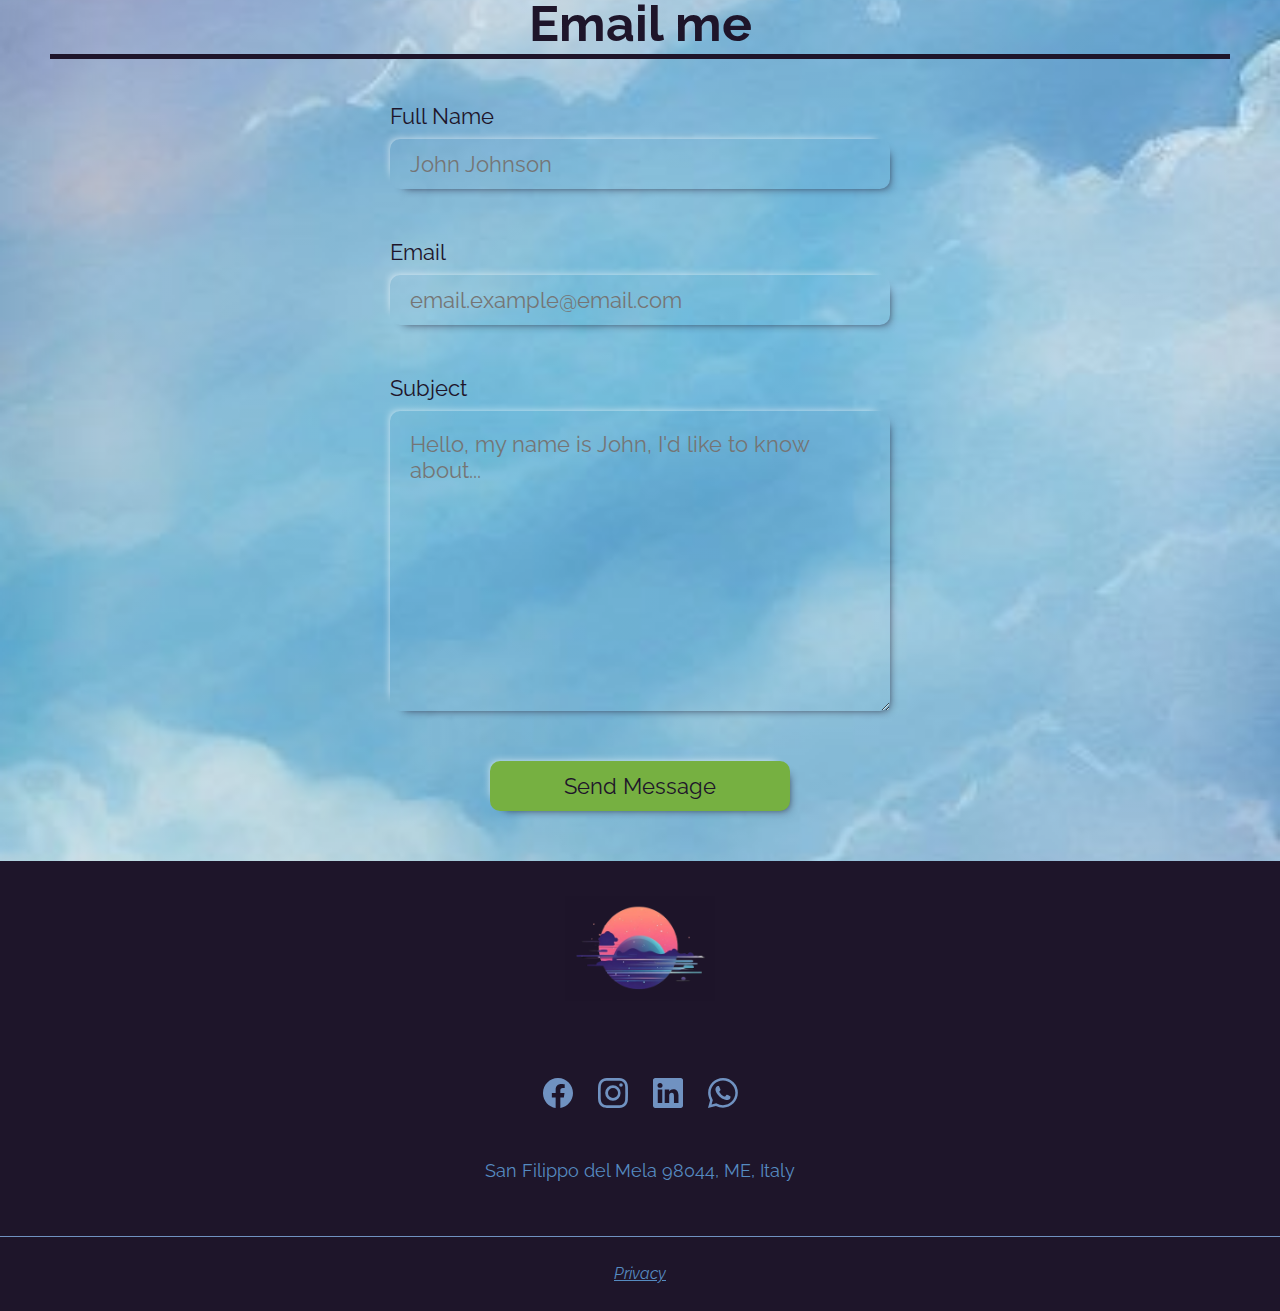
==== commit 819db270: "language update" ====
--- a/index.html
+++ b/index.html
@@ -14,16 +14,35 @@
     </head>
     <body>
         <div class="body-container">
-            <button class="language-button" data-language = "IT">IT</button>
-            <button class="language-button" data-language = "EN">EN</button>
-            
             <div class="head-outer hidden">
                 <header>
+                    
                     <a class="nav-link-home current" href="">home</a>
-                    <a class="nav-link-work" href="/oleg_official/HTML/work.html">work</a>
-                    <a class="nav-link-about" href="/oleg_official/HTML/about.html">about</a>
-                    <a class="nav-link-logo" href="/oleg_official/HTML/index.html"></a>
+                    <a
+                        class="nav-link-work"
+                        href="/oleg_official/HTML/work.html"
+                        >work</a
+                    >
+                    <a
+                        class="nav-link-about"
+                        href="/oleg_official/HTML/about.html"
+                        >about</a
+                    >
+                    <a
+                        class="nav-link-logo"
+                        href="/index.html"
+                    ></a>
                     <!-- <a class="nav-link-login" href="/oleg_official/HTML/login.html">login </a> -->
+                    <div class="language-container" onClick="showLanguages()">
+                        <div
+                            class="language-button language-button-it"
+                            data-language="IT"
+                        ></div>
+                        <div
+                            class="language-button language-button-en"
+                            data-language="EN"
+                        ></div>
+                    </div>
                     <a class="nav-link-sandwich" href="">
                         <span></span>
                         <span></span>
@@ -35,8 +54,6 @@
             <div class="body-outer">
                 <!-- the container where the background-image is applied -->
                 <div class="body-outer-01">
-                    <!-- <div class="img01"></div> -->
-                    <!-- <div class="img02"></div> -->
                     <div class="body-01-01">
                         <div class="body-01-01-content">
                             <h1 class="home_h1_01_IT">
@@ -48,11 +65,15 @@
                     <div class="body-01-02">
                         <div class="body-01-02-content">
                             <ul class="body-01-02-grid">
-                                <h1 class="home_h1_02_IT card-title-01">Why Choose Us</h1>
+                                <h1 class="home_h1_02_IT card-title-01">
+                                    Why Choose Us
+                                </h1>
 
                                 <li>
                                     <div class="card-content">
-                                        <h1 class="home_h2_01_IT">1. Tailored to Your Needs:</h1>
+                                        <h1 class="home_h2_01_IT">
+                                            1. Tailored to Your Needs:
+                                        </h1>
                                         <p class="home_p_01_IT">
                                             Our websites are designed to
                                             perfectly match the tone and purpose
@@ -62,7 +83,9 @@
                                         </p>
                                     </div>
                                     <div class="card-content">
-                                        <h1 class="home_h2_02_IT">2. Simplicity Matters:</h1>
+                                        <h1 class="home_h2_02_IT">
+                                            2. Simplicity Matters:
+                                        </h1>
                                         <p class="home_p_02_IT">
                                             We understand that sometimes less is
                                             more. Our design philosophy revolves
@@ -72,8 +95,10 @@
                                         </p>
                                     </div>
                                     <div class="card-content">
-                                        <h1 class="home_h2_03_IT">3. Quick Turnaround:</h1>
-                                        <p class="home_h2_01_IT home_p_03_IT"> 
+                                        <h1 class="home_h2_03_IT">
+                                            3. Quick Turnaround:
+                                        </h1>
+                                        <p class="home_h2_01_IT home_p_03_IT">
                                             With our streamlined design process,
                                             we can bring your website to life
                                             swiftly, so you have ample time to
@@ -82,7 +107,9 @@
                                         </p>
                                     </div>
                                     <div class="card-content">
-                                        <h1 class="home_h2_04_IT">4. Responsive Design:</h1>
+                                        <h1 class="home_h2_04_IT">
+                                            4. Responsive Design:
+                                        </h1>
                                         <p class="home_p_04_IT">
                                             In today's digital age, people
                                             access websites from various
@@ -93,7 +120,9 @@
                                         </p>
                                     </div>
                                     <div class="card-content">
-                                        <h1 class="home_h2_05_IT">5. User-Focused:</h1>
+                                        <h1 class="home_h2_05_IT">
+                                            5. User-Focused:
+                                        </h1>
                                         <p class="home_p_05_IT">
                                             We prioritize your visitors'
                                             experience. Our intuitive navigation
@@ -104,7 +133,9 @@
                                         </p>
                                     </div>
                                     <div class="card-content">
-                                        <h1 class="home_h2_06_IT">6. Affordable Excellence:</h1>
+                                        <h1 class="home_h2_06_IT">
+                                            6. Affordable Excellence:
+                                        </h1>
                                         <p class="home_p_06_IT">
                                             High-quality doesn't have to come
                                             with a high price tag. We offer
@@ -183,8 +214,8 @@
                             >
                                 <label
                                     id="home_contact_name_label"
-                                    for="home_contact_name"
-                                    >Name</label
+                                    for="home_contact_name" 
+                                    >Full Name</label
                                 >
                                 <input
                                     id="home_contact_name"
@@ -200,7 +231,7 @@
                                 <input
                                     id="home_contact_email"
                                     type="email"
-                                    placeholder="email.example@gmail.com"
+                                    placeholder="email.example@email.com"
                                 />
                                 <label for="home_contact_description"
                                     >Subject</label
@@ -299,9 +330,8 @@
                 <input class="language-en"  name="country" type="submit" value="en"/>
                 <input type="hidden" name="section" value="home" />
             </form> -->
-
         </div>
         <script src="/oleg_official/JS/header_sandwich.js"></script>
-        <script src="/oleg_official/JS/languageJS_logic.js" ></script>
+        <script src="/oleg_official/JS/languageJS_logic.js"></script>
     </body>
 </html>
--- a/oleg_official/CSS/styles.css
+++ b/oleg_official/CSS/styles.css
@@ -4,7 +4,6 @@
     padding: 0;
     font-family: "Nunito", sans-serif;
     font-family: "Raleway", sans-serif;
-    
 }
 
 * {
@@ -44,7 +43,7 @@
     overflow: hidden;
 }
 
-.body-outer{
+.body-outer {
     overflow: hidden;
 }
 
@@ -63,7 +62,7 @@
     --color-02: #7092c1;
     --color-03: #568bc1;
     --color-04: #1e152a;
-    
+
     /* --color-04: #536BA4; */
 
     --color-05-green: #76b041;
@@ -76,6 +75,26 @@
     --color12: #d9cab3;
     --color13: #6d9886;
     --color14: #212121;
+}
+
+html {
+    position: relative;
+}
+
+::-webkit-scrollbar {
+    width: 1.2rem;
+    background-color: transparent;
+}
+
+::-webkit-scrollbar-thumb {
+    border-radius: 1rem;
+    background-color: var(
+        --color-02
+    ); /* Replace with your desired color code */
+}
+
+::-webkit-scrollbar-track {
+    background-color: var(--color-04);
 }
 
 /* TODO: THEMES */
@@ -132,7 +151,7 @@
 
 .head-outer .current {
     color: var(--color-03);
-    font-size: 2.2rem;
+    font-size: 2.1rem;
     font-weight: 400;
     text-transform: uppercase;
     position: relative;
@@ -148,10 +167,9 @@
     right: 0;
 }
 
-
 /* if introducing login, change the 5th child to sixth */
 .head-outer
-    a:hover:not(:nth-child(4)):not(:nth-child(5)):not(.current)::before {
+    a:hover:not(:nth-child(4)):not(:nth-child(6)):not(.current)::before {
     content: "";
     position: absolute;
     bottom: 1.5rem;
@@ -264,7 +282,7 @@
     position: relative;
     width: 100%;
     height: 100%;
-   
+
     background-position: center top;
     background-size: 100%;
     background-repeat: no-repeat;
@@ -277,7 +295,6 @@
         ),
         url(/oleg_official/IMG/PNG/optimized/b-background-01.jpg);
     box-sizing: border-box;
-    
 }
 
 .body-01-01,
@@ -335,7 +352,7 @@
     text-align: center;
 }
 
-.body-01-02-floating-text{
+.body-01-02-floating-text {
     /* width: 100%; */
     /* background-color: green; */
     position: absolute;
@@ -343,10 +360,9 @@
     right: 0;
     overflow: hidden;
     white-space: nowrap;
-    
-}
-
-.body-01-02-floating-text ul{
+}
+
+.body-01-02-floating-text ul {
     /* display: flex; */
     justify-content: space-between;
     font-size: 2.4rem;
@@ -359,10 +375,10 @@
     padding-right: 4.5rem;
 }
 
-.body-01-02-floating-text ul li{
+.body-01-02-floating-text ul li {
     position: relative;
     width: max-content;
-    animation: float 2s ease-in-out infinite ;
+    animation: float 2s ease-in-out infinite;
 }
 
 @keyframes loop {
@@ -374,22 +390,20 @@
     }
 }
 
-.body-01-02-floating-text ul li::before{
+.body-01-02-floating-text ul li::before {
     position: absolute;
     content: "";
     left: -1.25rem;
-    bottom: .8rem;
-    height: .6rem;
-    width: .6rem;
-    border-radius: .4rem;
+    bottom: 0.8rem;
+    height: 0.6rem;
+    width: 0.6rem;
+    border-radius: 0.4rem;
     background-color: var(--color-04);
-    
-}
-
-.body-01-02-floating-text ul li:nth-child(1)::before{
+}
+
+.body-01-02-floating-text ul li:nth-child(1)::before {
     z-index: 100;
 }
-
 
 .card-title-01,
 .card-title-02,
@@ -453,10 +467,9 @@
     /* background-color: var(--color14); */
 }
 
-.card-content:nth-child(1) .work-card-img{
+.card-content:nth-child(1) .work-card-img {
     background-image: url(/oleg_official/IMG/PNG/Elegantee\ -\ Google\ Chrome\ 8_31_2023\ 12_49_34\ AM.png);
     background-size: cover;
-
 }
 
 .work-card-link {
@@ -477,8 +490,6 @@
     padding: 0 2.5rem;
 }
 
-
-
 .card-content h1 {
     font-size: 2.2rem;
     padding: 0;
@@ -503,7 +514,6 @@
     flex-direction: column;
     padding-bottom: 5rem;
 }
-
 
 #form_login_registration label {
     padding-top: 5rem;
@@ -561,10 +571,7 @@
 }
 
 /* default labels+inputs for the login */
-#home_contact_name_label,
-#home_contact_name,
-#home_contact_last_name_label,
-#home_contact_last_name,
+
 #home_contact_date_label,
 #home_contact_date,
 #home_contact_password2_label,
@@ -572,6 +579,8 @@
     display: none;
 }
 
+
+
 /* footer ******************************************************************************************************************** */
 
 .foot-outer {
@@ -623,21 +632,46 @@
     cursor: pointer;
 }
 
-/*  */
-
-.language-button{
-    position: absolute;
-    left: 50%;
-    top: 30rem;
-    transform: translateX(-50%);
-    z-index: 10;
-    height: 5rem;
-    width: 10rem;
-}
-
-.language-button:nth-child(2){
-    left: 55%;
-}
+/* language stuff */
+
+.language-container {
+    align-self: center;
+    width: 3rem;
+    height: 3rem;
+    background-image: url(/oleg_official/IMG/SVG/flags/uk-flag.svg);
+    background-size: cover;
+    border-radius: 2.5rem;
+    cursor: pointer;
+    margin-right: 2.5rem;
+}
+
+.language-button {
+    display: none;
+    margin-top: 5rem;
+    width: 3rem;
+    height: 3rem;
+    border-radius: 2.5rem;
+    border: none;
+    user-select: none;
+}
+
+.language-container.langs-visible .language-button {
+    display: block;
+}
+
+.language-button-it {
+    background-image: url(/oleg_official/IMG/SVG/flags/italy-flag.svg);
+    background-size: cover;
+    margin-top: 6rem;
+}
+
+.language-button-en {
+    background-image: url(/oleg_official/IMG/SVG/flags/uk-flag.svg);
+    background-size: cover;
+    margin-top: 3rem;
+}
+
+
 
 .foot-outer-150 .address {
     height: 25%;
@@ -736,17 +770,16 @@
     fill: white;
 }
 
-
-    /* Animation for fading in */
-    @keyframes fadeIn {
-        from {
-            opacity: 0;
-        }
-        to {
-            opacity: 1;
-        }
-    }
-    
+/* Animation for fading in */
+@keyframes fadeIn {
+    from {
+        opacity: 0;
+    }
+    to {
+        opacity: 1;
+    }
+}
+
 @media screen and (max-width: 1050px) {
 }
 
@@ -766,17 +799,14 @@
         transition: height 0.2s ease-in-out;
     }
 
-
-    .head-outer.pressed a:not(.nav-link-logo):not(.nav-link-sandwich):not(.current){
+    .head-outer.pressed
+        a:not(.nav-link-logo):not(.nav-link-sandwich):not(.current) {
         font-size: 3rem;
     }
 
-
-
     .head-outer.pressed header {
-        grid-template-rows: 10rem 15rem 6rem 6rem 6rem 6rem;
-    }
-
+        grid-template-rows: 10rem 15rem 6rem 6rem 6rem 10rem;
+    }
 
     /* Apply the fadeIn animation to pressed links */
     .head-outer.pressed a.nav-link-home,
@@ -784,7 +814,7 @@
     .head-outer.pressed a.nav-link-about,
     .head-outer.pressed a.nav-link-login {
         display: initial; /* Initially set to display: none */
-        font-size: 3.3rem;
+        font-size: 3rem;
         padding: 0.5rem 0;
         opacity: 0; /* Initially set to opacity: 0 */
         animation-name: fadeIn;
@@ -859,6 +889,19 @@
         background-size: 275%;
         background-position: 90% top;
     }
+
+    .language-container {
+        justify-self: end;
+    }
+
+    .pressed .language-container {
+        
+        justify-self: center;
+        align-self: flex-end;
+        margin-right: 0;
+        grid-row: 6;
+        grid-column: 2;
+    }
 }
 
 @media screen and (max-width: 850px) {
@@ -966,7 +1009,8 @@
         background-position: 90% top;
     }
 
-    .card-title-email, .card-title-01{
+    .card-title-email,
+    .card-title-01 {
         font-size: 3.8rem;
     }
 }
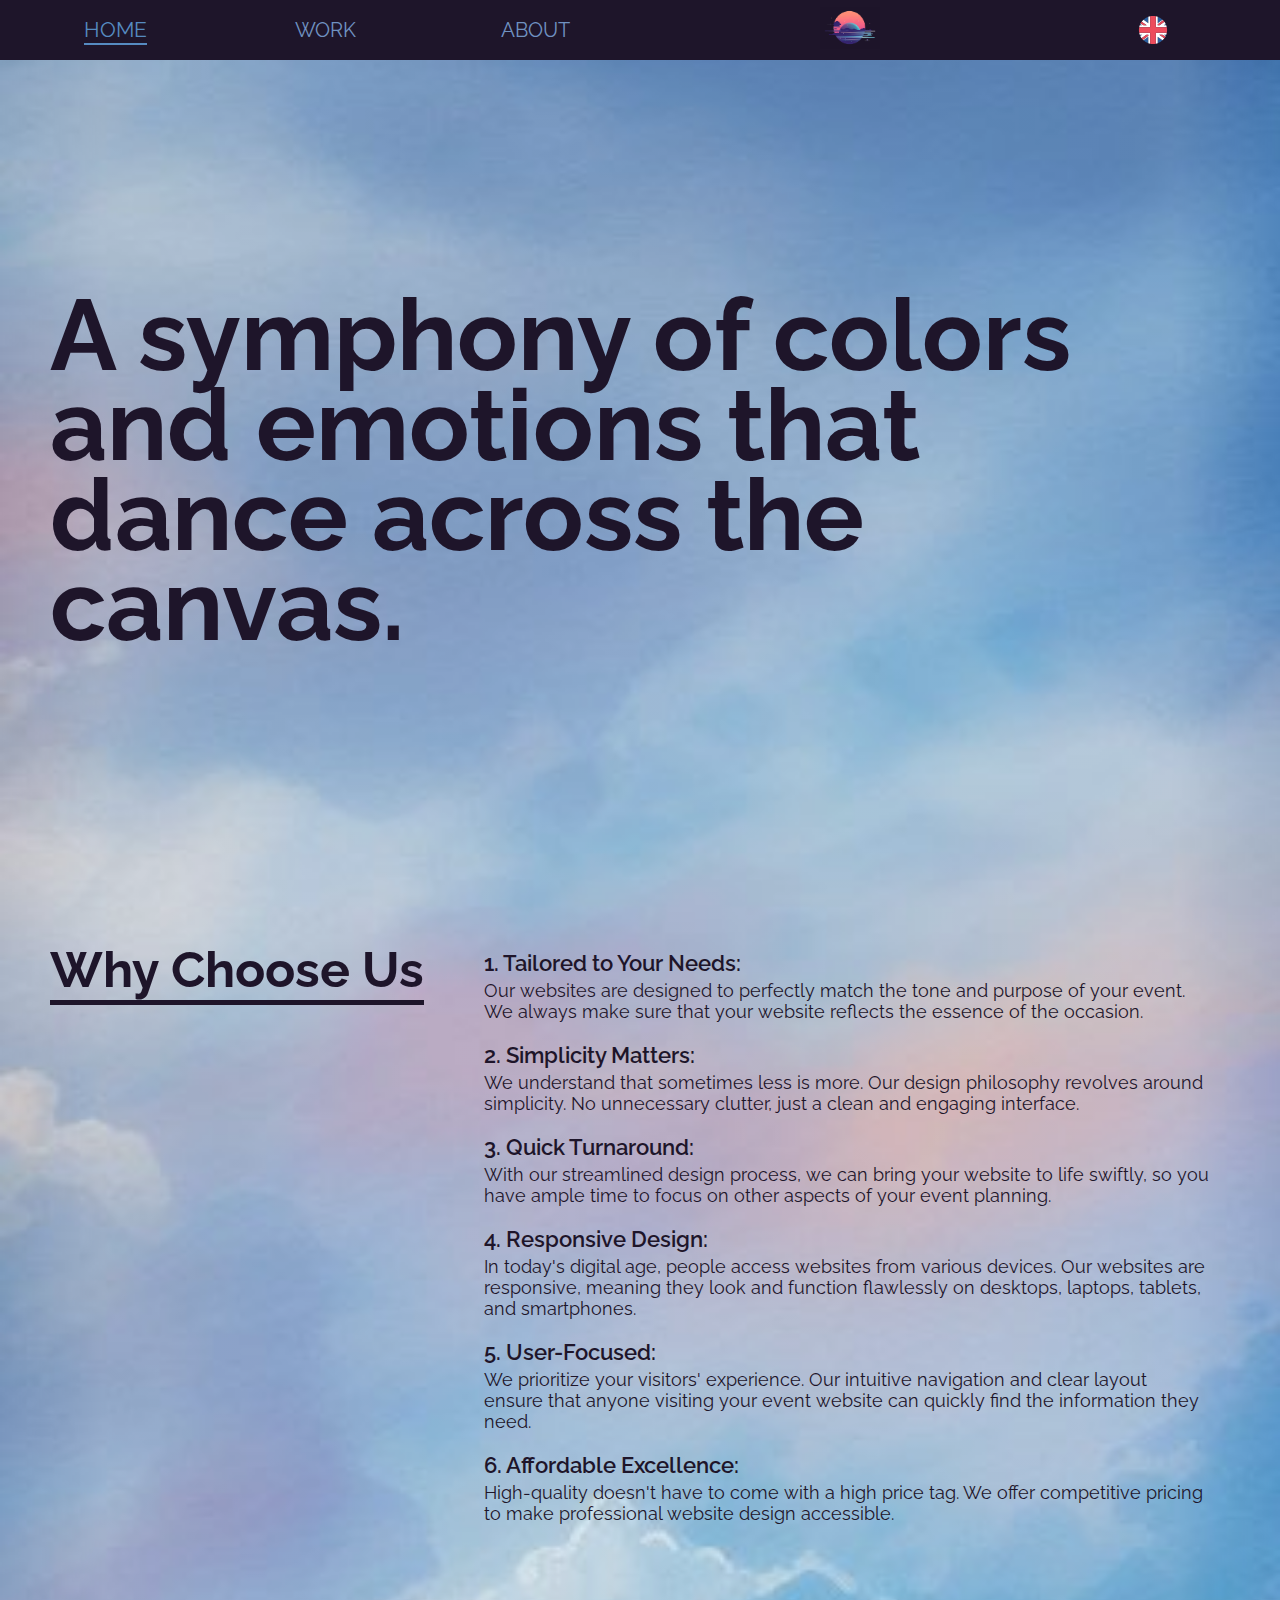
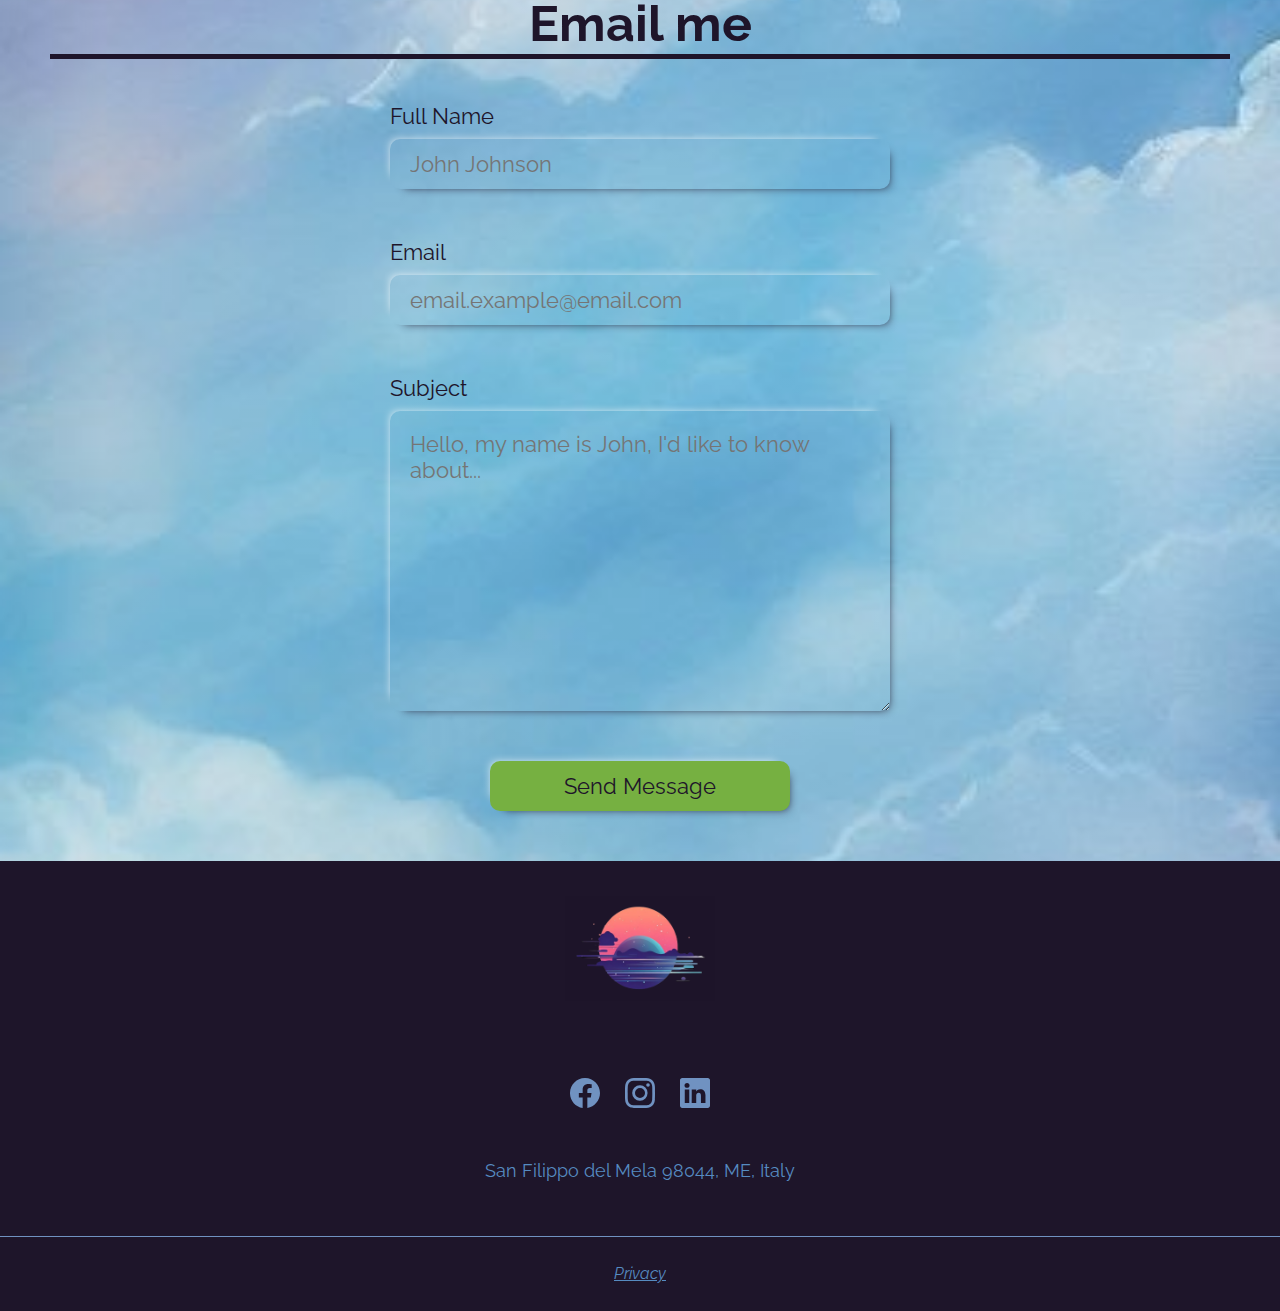
==== commit 69a99eaa: "adding social and optimizing sub-optimal code" ====
--- a/index.html
+++ b/index.html
@@ -16,7 +16,6 @@
         <div class="body-container">
             <div class="head-outer hidden">
                 <header>
-                    
                     <a class="nav-link-home current" href="">home</a>
                     <a
                         class="nav-link-work"
@@ -28,10 +27,7 @@
                         href="/oleg_official/HTML/about.html"
                         >about</a
                     >
-                    <a
-                        class="nav-link-logo"
-                        href="/index.html"
-                    ></a>
+                    <a class="nav-link-logo" href="/index.html"></a>
                     <!-- <a class="nav-link-login" href="/oleg_official/HTML/login.html">login </a> -->
                     <div class="language-container" onClick="showLanguages()">
                         <div
@@ -214,7 +210,7 @@
                             >
                                 <label
                                     id="home_contact_name_label"
-                                    for="home_contact_name" 
+                                    for="home_contact_name"
                                     >Full Name</label
                                 >
                                 <input
@@ -258,7 +254,7 @@
                 <div class="foot-outer-150">
                     <div class="foot-logo"></div>
                     <div class="footer-field social">
-                        <a href="">
+                        <a href="https://www.facebook.com/profile.php?id=100009363225320">
                             <svg
                                 xmlns="http://www.w3.org/2000/svg"
                                 width="16"
@@ -272,7 +268,7 @@
                                 />
                             </svg>
                         </a>
-                        <a href="">
+                        <a href="https://www.instagram.com/olegbucolo/">
                             <svg
                                 xmlns="http://www.w3.org/2000/svg"
                                 width="16"
@@ -286,7 +282,7 @@
                                 />
                             </svg>
                         </a>
-                        <a href="">
+                        <a href="https://www.linkedin.com/in/oleg-bucolo-b39130161/">
                             <svg
                                 xmlns="http://www.w3.org/2000/svg"
                                 width="16"
@@ -300,7 +296,7 @@
                                 />
                             </svg>
                         </a>
-                        <a href="">
+                        <!-- <a href="">
                             <svg
                                 xmlns="http://www.w3.org/2000/svg"
                                 width="16"
@@ -313,11 +309,11 @@
                                     d="M13.601 2.326A7.854 7.854 0 0 0 7.994 0C3.627 0 .068 3.558.064 7.926c0 1.399.366 2.76 1.057 3.965L0 16l4.204-1.102a7.933 7.933 0 0 0 3.79.965h.004c4.368 0 7.926-3.558 7.93-7.93A7.898 7.898 0 0 0 13.6 2.326zM7.994 14.521a6.573 6.573 0 0 1-3.356-.92l-.24-.144-2.494.654.666-2.433-.156-.251a6.56 6.56 0 0 1-1.007-3.505c0-3.626 2.957-6.584 6.591-6.584a6.56 6.56 0 0 1 4.66 1.931 6.557 6.557 0 0 1 1.928 4.66c-.004 3.639-2.961 6.592-6.592 6.592zm3.615-4.934c-.197-.099-1.17-.578-1.353-.646-.182-.065-.315-.099-.445.099-.133.197-.513.646-.627.775-.114.133-.232.148-.43.05-.197-.1-.836-.308-1.592-.985-.59-.525-.985-1.175-1.103-1.372-.114-.198-.011-.304.088-.403.087-.088.197-.232.296-.346.1-.114.133-.198.198-.33.065-.134.034-.248-.015-.347-.05-.099-.445-1.076-.612-1.47-.16-.389-.323-.335-.445-.34-.114-.007-.247-.007-.38-.007a.729.729 0 0 0-.529.247c-.182.198-.691.677-.691 1.654 0 .977.71 1.916.81 2.049.098.133 1.394 2.132 3.383 2.992.47.205.84.326 1.129.418.475.152.904.129 1.246.08.38-.058 1.171-.48 1.338-.943.164-.464.164-.86.114-.943-.049-.084-.182-.133-.38-.232z"
                                 />
                             </svg>
-                        </a>
+                        </a> -->
                     </div>
                     <div class="footer-field address">
-                        <p>San Filippo del Mela 98044, ME, Italy</p>
-                        <p></p>
+                        <a class="footer-addredd-js" href="https://www.google.com/maps/place/98044+San+Filippo+del+Mela,+Metropolitan+City+of+Messina/@38.1699961,15.2737484,16z/data=!3m1!4b1!4m6!3m5!1s0x1314308cb1be8b27:0xf137421a4812a8e!8m2!3d38.1691648!4d15.2742899!16zL20vMGdxZHl6?entry=ttu">San Filippo del Mela 98044, ME, Italy</a>
+
                     </div>
                     <div class="footer-field legal">
                         <p>Privacy</p>
--- a/oleg_official/CSS/styles.css
+++ b/oleg_official/CSS/styles.css
@@ -610,6 +610,10 @@
     margin: 0 auto;
 }
 
+.address a{
+    color: var(--color-03);
+}
+
 .foot-outer-150 .social {
     width: 100%;
     height: 25%;
